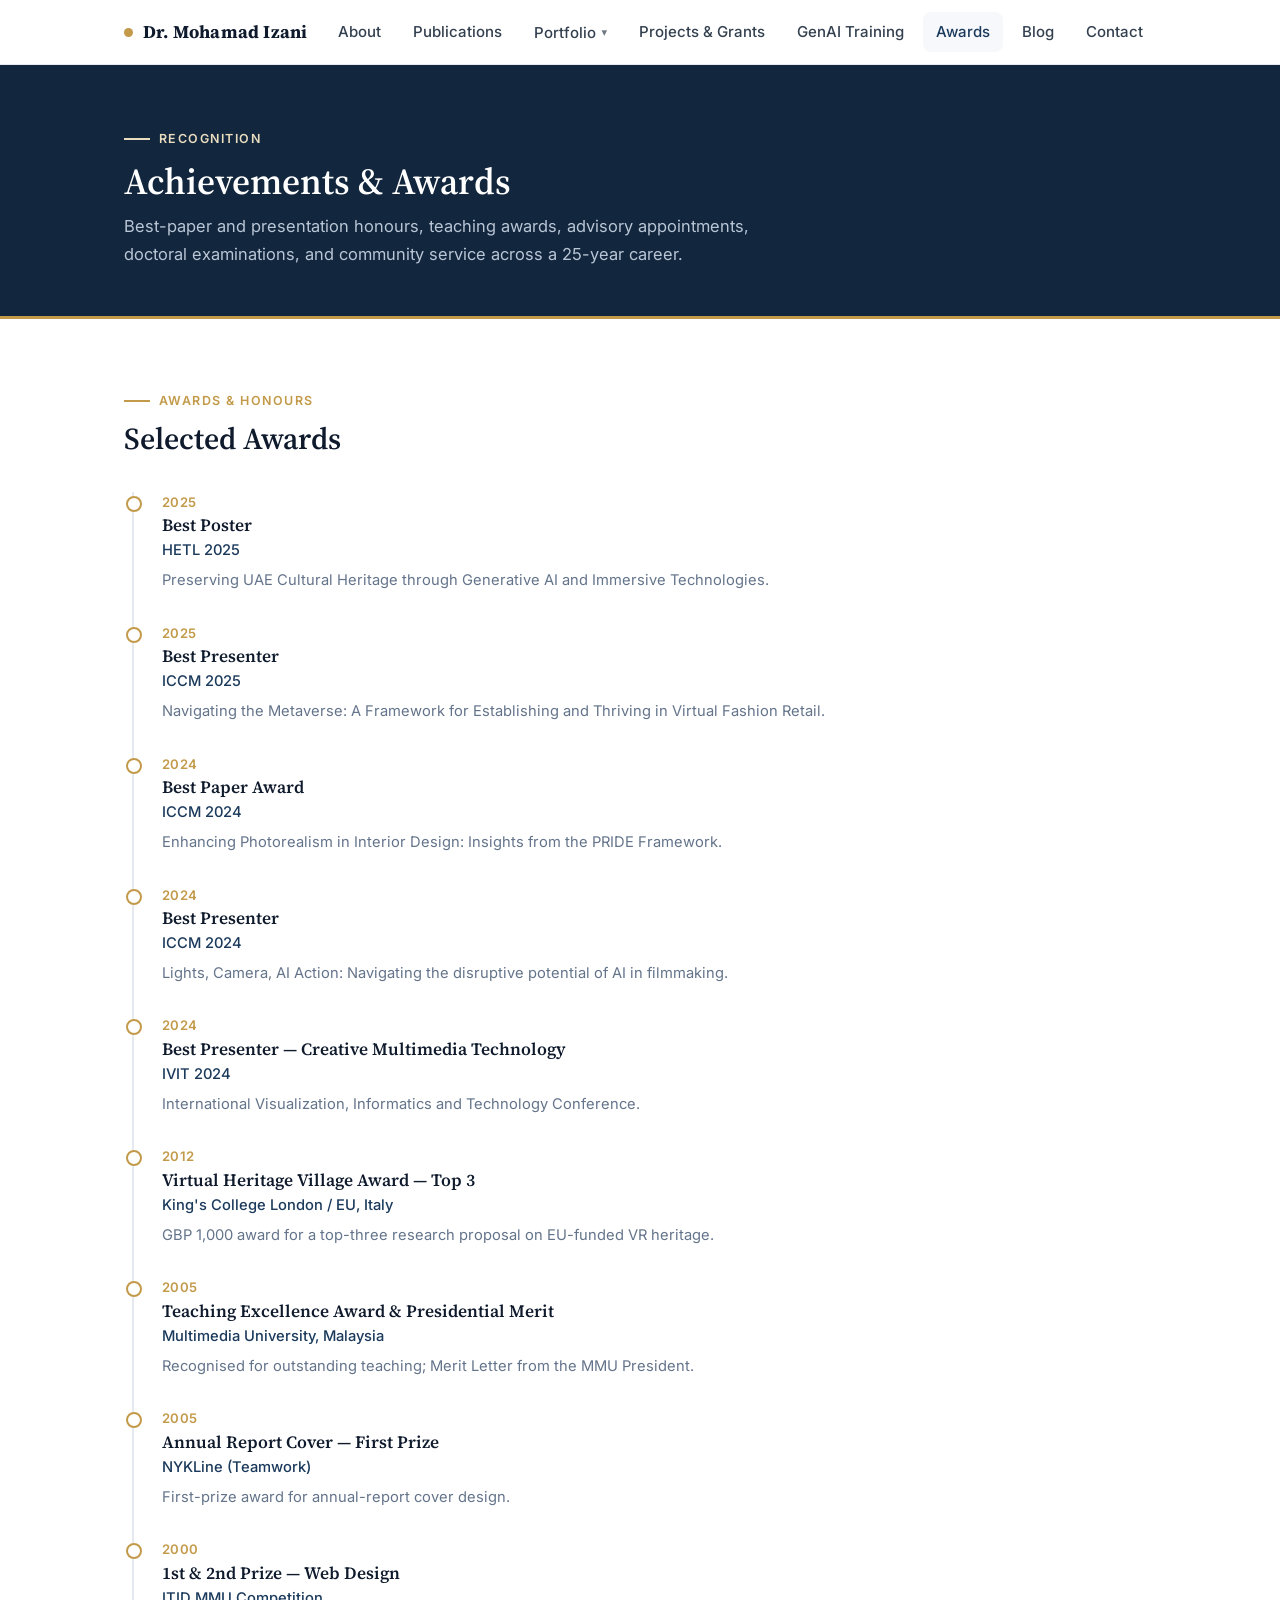
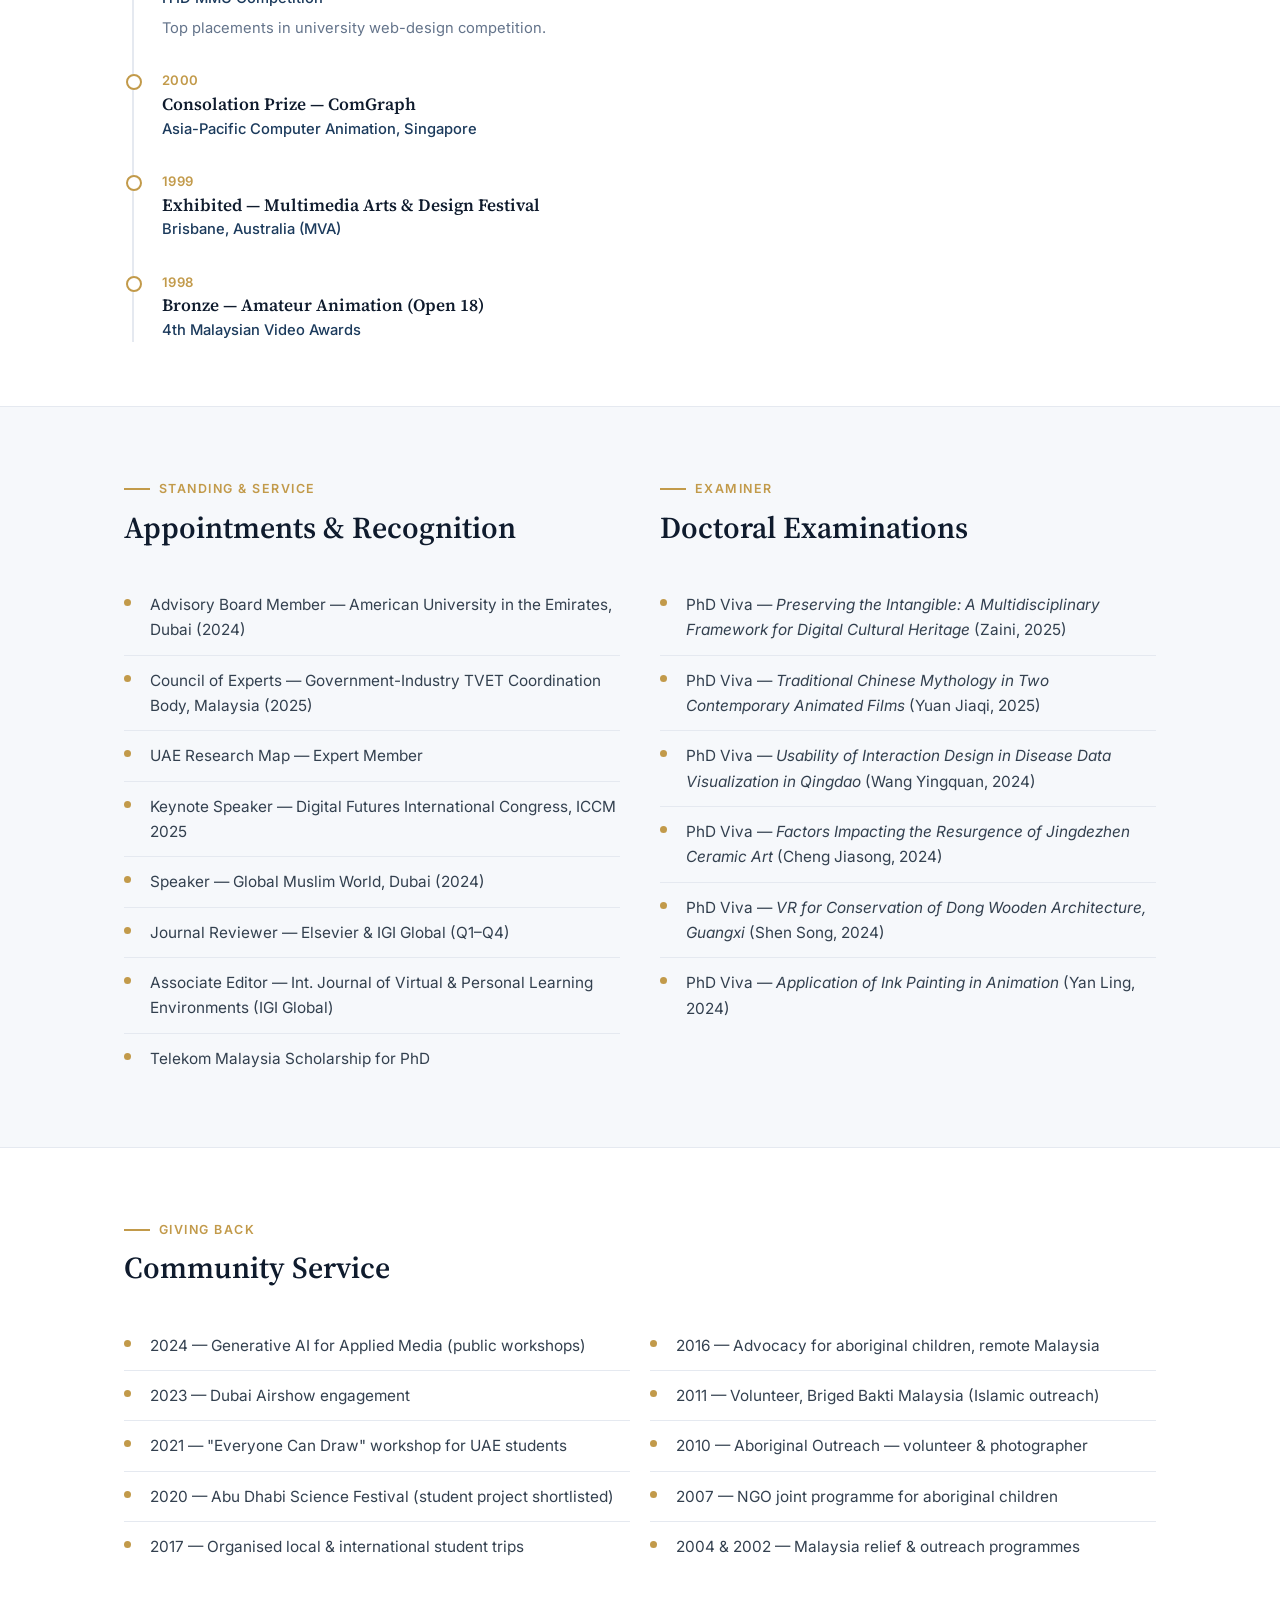
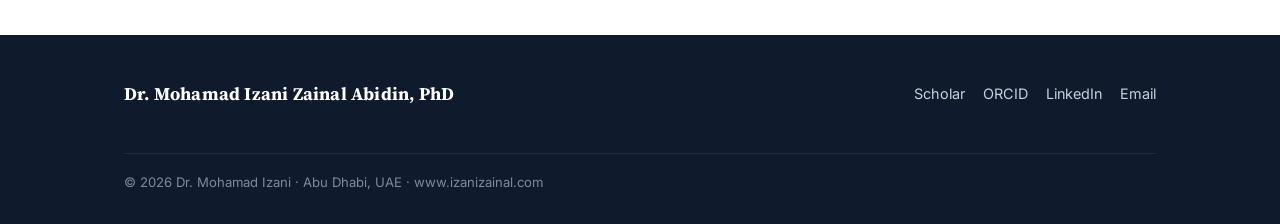
==== awards.html @ 82c97756 "Add files via upload" ====
<!DOCTYPE html>
<html lang="en">
<head>
<meta charset="UTF-8">
<meta name="viewport" content="width=device-width, initial-scale=1.0">
<title>Achievements &amp; Awards — Dr. Mohamad Izani</title>
<meta name="description" content="Awards, honours, appointments, doctoral examinations and community service of Dr. Mohamad Izani Zainal Abidin.">
<link rel="stylesheet" href="assets/style.css">
</head>
<body>

<div id="site-nav"></div>

<div class="page-head">
  <div class="wrap">
    <span class="sec-eyebrow">Recognition</span>
    <h1>Achievements &amp; Awards</h1>
    <p>Best-paper and presentation honours, teaching awards, advisory appointments, doctoral examinations, and community service across a 25-year career.</p>
  </div>
</div>

<!-- AWARDS TIMELINE -->
<section>
  <div class="wrap">
    <div class="sec-head reveal">
      <span class="sec-eyebrow">Awards &amp; Honours</span>
      <h2>Selected Awards</h2>
    </div>
    <div class="timeline reveal">
      <div class="tl-item"><div class="yr">2025</div><h3>Best Poster</h3><div class="org">HETL 2025</div><p>Preserving UAE Cultural Heritage through Generative AI and Immersive Technologies.</p></div>
      <div class="tl-item"><div class="yr">2025</div><h3>Best Presenter</h3><div class="org">ICCM 2025</div><p>Navigating the Metaverse: A Framework for Establishing and Thriving in Virtual Fashion Retail.</p></div>
      <div class="tl-item"><div class="yr">2024</div><h3>Best Paper Award</h3><div class="org">ICCM 2024</div><p>Enhancing Photorealism in Interior Design: Insights from the PRIDE Framework.</p></div>
      <div class="tl-item"><div class="yr">2024</div><h3>Best Presenter</h3><div class="org">ICCM 2024</div><p>Lights, Camera, AI Action: Navigating the disruptive potential of AI in filmmaking.</p></div>
      <div class="tl-item"><div class="yr">2024</div><h3>Best Presenter — Creative Multimedia Technology</h3><div class="org">IVIT 2024</div><p>International Visualization, Informatics and Technology Conference.</p></div>
      <div class="tl-item"><div class="yr">2012</div><h3>Virtual Heritage Village Award — Top 3</h3><div class="org">King's College London / EU, Italy</div><p>GBP 1,000 award for a top-three research proposal on EU-funded VR heritage.</p></div>
      <div class="tl-item"><div class="yr">2005</div><h3>Teaching Excellence Award &amp; Presidential Merit</h3><div class="org">Multimedia University, Malaysia</div><p>Recognised for outstanding teaching; Merit Letter from the MMU President.</p></div>
      <div class="tl-item"><div class="yr">2005</div><h3>Annual Report Cover — First Prize</h3><div class="org">NYKLine (Teamwork)</div><p>First-prize award for annual-report cover design.</p></div>
      <div class="tl-item"><div class="yr">2000</div><h3>1st &amp; 2nd Prize — Web Design</h3><div class="org">ITID MMU Competition</div><p>Top placements in university web-design competition.</p></div>
      <div class="tl-item"><div class="yr">2000</div><h3>Consolation Prize — ComGraph</h3><div class="org">Asia-Pacific Computer Animation, Singapore</div></div>
      <div class="tl-item"><div class="yr">1999</div><h3>Exhibited — Multimedia Arts &amp; Design Festival</h3><div class="org">Brisbane, Australia (MVA)</div></div>
      <div class="tl-item"><div class="yr">1998</div><h3>Bronze — Amateur Animation (Open 18)</h3><div class="org">4th Malaysian Video Awards</div></div>
    </div>
  </div>
</section>

<!-- APPOINTMENTS -->
<section class="alt">
  <div class="wrap">
    <div class="two-col">
      <div>
        <div class="sec-head reveal">
          <span class="sec-eyebrow">Standing &amp; Service</span>
          <h2>Appointments &amp; Recognition</h2>
        </div>
        <ul class="list reveal">
          <li>Advisory Board Member — American University in the Emirates, Dubai (2024)</li>
          <li>Council of Experts — Government-Industry TVET Coordination Body, Malaysia (2025)</li>
          <li>UAE Research Map — Expert Member</li>
          <li>Keynote Speaker — Digital Futures International Congress, ICCM 2025</li>
          <li>Speaker — Global Muslim World, Dubai (2024)</li>
          <li>Journal Reviewer — Elsevier &amp; IGI Global (Q1–Q4)</li>
          <li>Associate Editor — Int. Journal of Virtual &amp; Personal Learning Environments (IGI Global)</li>
          <li>Telekom Malaysia Scholarship for PhD</li>
        </ul>
      </div>
      <div>
        <div class="sec-head reveal">
          <span class="sec-eyebrow">Examiner</span>
          <h2>Doctoral Examinations</h2>
        </div>
        <ul class="list reveal">
          <li>PhD Viva — <em>Preserving the Intangible: A Multidisciplinary Framework for Digital Cultural Heritage</em> (Zaini, 2025)</li>
          <li>PhD Viva — <em>Traditional Chinese Mythology in Two Contemporary Animated Films</em> (Yuan Jiaqi, 2025)</li>
          <li>PhD Viva — <em>Usability of Interaction Design in Disease Data Visualization in Qingdao</em> (Wang Yingquan, 2024)</li>
          <li>PhD Viva — <em>Factors Impacting the Resurgence of Jingdezhen Ceramic Art</em> (Cheng Jiasong, 2024)</li>
          <li>PhD Viva — <em>VR for Conservation of Dong Wooden Architecture, Guangxi</em> (Shen Song, 2024)</li>
          <li>PhD Viva — <em>Application of Ink Painting in Animation</em> (Yan Ling, 2024)</li>
        </ul>
      </div>
    </div>
  </div>
</section>

<!-- COMMUNITY -->
<section>
  <div class="wrap">
    <div class="sec-head reveal">
      <span class="sec-eyebrow">Giving Back</span>
      <h2>Community Service</h2>
    </div>
    <div class="grid two reveal">
      <ul class="list">
        <li>2024 — Generative AI for Applied Media (public workshops)</li>
        <li>2023 — Dubai Airshow engagement</li>
        <li>2021 — "Everyone Can Draw" workshop for UAE students</li>
        <li>2020 — Abu Dhabi Science Festival (student project shortlisted)</li>
        <li>2017 — Organised local &amp; international student trips</li>
      </ul>
      <ul class="list">
        <li>2016 — Advocacy for aboriginal children, remote Malaysia</li>
        <li>2011 — Volunteer, Briged Bakti Malaysia (Islamic outreach)</li>
        <li>2010 — Aboriginal Outreach — volunteer &amp; photographer</li>
        <li>2007 — NGO joint programme for aboriginal children</li>
        <li>2004 &amp; 2002 — Malaysia relief &amp; outreach programmes</li>
      </ul>
    </div>
  </div>
</section>

<div id="site-footer"></div>
<script src="assets/main.js"></script>
</body>
</html>
---- assets/style.css ----
/* =========================================================
   Dr. Mohamad Izani — personal academic site
   Theme: modern academic (navy / slate, serif display)
   ========================================================= */
@import url('https://fonts.googleapis.com/css2?family=Source+Serif+4:opsz,wght@8..60,400;8..60,600;8..60,700&family=Inter:wght@400;500;600;700&display=swap');

:root{
  --ink:#0f1b2d;
  --navy:#1b3a5c;
  --navy-2:#254c76;
  --accent:#c29a4a;          /* muted gold hairline accent */
  --accent-soft:#e9dcbf;
  --text:#33404f;
  --muted:#64748b;
  --line:#e5e9f0;
  --bg:#ffffff;
  --bg-alt:#f6f8fb;
  --bg-navy:#12263d;
  --card:#ffffff;
  --shadow:0 1px 2px rgba(16,27,45,.06),0 8px 24px rgba(16,27,45,.06);
  --radius:14px;
  --maxw:1080px;
}

*{box-sizing:border-box;margin:0;padding:0}
html{scroll-behavior:smooth}
body{
  font-family:'Inter',system-ui,-apple-system,Segoe UI,Roboto,sans-serif;
  color:var(--text);
  background:var(--bg);
  line-height:1.65;
  font-size:16.5px;
  -webkit-font-smoothing:antialiased;
}
h1,h2,h3,h4{font-family:'Source Serif 4',Georgia,serif;color:var(--ink);line-height:1.2;font-weight:600}
a{color:var(--navy-2);text-decoration:none}
a:hover{color:var(--accent)}
img{max-width:100%;display:block}
.wrap{max-width:var(--maxw);margin:0 auto;padding:0 24px}

/* ---------- Navbar ---------- */
.nav{
  position:sticky;top:0;z-index:50;
  background:rgba(255,255,255,.9);
  backdrop-filter:saturate(180%) blur(10px);
  border-bottom:1px solid var(--line);
}
.nav-inner{max-width:var(--maxw);margin:0 auto;padding:0 24px;height:64px;display:flex;align-items:center;justify-content:space-between}
.brand{font-family:'Source Serif 4',serif;font-weight:700;font-size:1.12rem;color:var(--ink);letter-spacing:.2px;display:flex;align-items:center;gap:10px}
.brand .dot{width:9px;height:9px;border-radius:50%;background:var(--accent);display:inline-block}
.nav-links{display:flex;gap:6px;align-items:center}
.nav-links a{
  color:var(--text);font-size:.94rem;font-weight:500;
  padding:8px 14px;border-radius:8px;transition:.2s;
}
.nav-links a:hover{background:var(--bg-alt);color:var(--navy)}
.nav-links a.active{color:var(--navy);background:var(--bg-alt)}
.nav-toggle{display:none;background:none;border:none;cursor:pointer;padding:8px;font-size:1.4rem;color:var(--ink)}
.nav-links .nav-a{color:var(--text);font-size:.94rem;font-weight:500;padding:8px 13px;border-radius:8px;transition:.2s}
.nav-links .nav-a:hover{background:var(--bg-alt);color:var(--navy)}
.nav-links .nav-a.active{color:var(--navy);background:var(--bg-alt)}

/* dropdown */
.nav-item.has-drop{position:relative}
.drop-toggle{
  font-family:inherit;font-size:.94rem;font-weight:500;cursor:pointer;
  background:none;border:none;color:var(--text);
  padding:8px 13px;border-radius:8px;transition:.2s;display:inline-flex;align-items:center;gap:5px;
}
.drop-toggle:hover{background:var(--bg-alt);color:var(--navy)}
.drop-toggle.active{color:var(--navy);background:var(--bg-alt)}
.drop-toggle .caret{font-size:.7rem;opacity:.7}
.drop-menu{
  position:absolute;top:calc(100% + 6px);left:0;min-width:180px;
  background:#fff;border:1px solid var(--line);border-radius:10px;
  box-shadow:var(--shadow);padding:6px;display:none;z-index:60;
}
.nav-item.has-drop:hover .drop-menu,.nav-item.has-drop.open .drop-menu{display:block}
.drop-menu a{display:block;padding:9px 12px;border-radius:7px;color:var(--text);font-size:.92rem;font-weight:500}
.drop-menu a:hover{background:var(--bg-alt);color:var(--navy)}
.drop-menu a.active{color:var(--navy);background:var(--bg-alt)}

@media(max-width:1000px){
  .nav-toggle{display:block}
  .nav-links{
    position:absolute;top:64px;left:0;right:0;
    flex-direction:column;align-items:stretch;gap:2px;
    background:#fff;border-bottom:1px solid var(--line);
    padding:8px 16px 16px;box-shadow:var(--shadow);
    display:none;
  }
  .nav-links.open{display:flex}
  .nav-links .nav-a,.drop-toggle{padding:12px 10px;border-radius:8px;width:100%;justify-content:space-between}
  .nav-item.has-drop{width:100%}
  .drop-menu{position:static;box-shadow:none;border:none;border-radius:0;padding:0 0 4px 12px;display:none}
  .nav-item.has-drop.open .drop-menu{display:block}
  .nav-item.has-drop:hover .drop-menu{display:none}
  .nav-item.has-drop.open .drop-menu{display:block}
}

/* ---------- Hero ---------- */
.hero{background:linear-gradient(180deg,var(--bg-alt),#fff);border-bottom:1px solid var(--line)}
.hero-inner{max-width:var(--maxw);margin:0 auto;padding:64px 24px 56px;display:grid;grid-template-columns:220px 1fr;gap:48px;align-items:center}
.hero-photo{width:220px;height:220px;border-radius:50%;object-fit:cover;border:5px solid #fff;box-shadow:var(--shadow);background:var(--bg-alt)}
.hero h1{font-size:2.55rem;margin-bottom:6px;letter-spacing:-.5px}
.hero .role{font-size:1.06rem;color:var(--navy);font-weight:500;margin-bottom:14px}
.hero .role .bar{color:var(--accent);margin:0 8px}
.hero .lead{color:var(--muted);max-width:52ch;margin-bottom:22px}
.hero .accent-line{width:54px;height:3px;background:var(--accent);border-radius:2px;margin:0 0 18px}
.stat-row{display:flex;flex-wrap:wrap;gap:26px;margin-top:20px}
.stat{display:flex;flex-direction:column}
.stat .num{font-family:'Source Serif 4',serif;font-size:1.5rem;font-weight:700;color:var(--ink)}
.stat .lbl{font-size:.78rem;text-transform:uppercase;letter-spacing:.06em;color:var(--muted)}

.chips{display:flex;flex-wrap:wrap;gap:8px;margin-top:22px}
.chip{
  display:inline-flex;align-items:center;gap:7px;
  font-size:.85rem;font-weight:500;color:var(--navy);
  background:#fff;border:1px solid var(--line);
  padding:7px 13px;border-radius:999px;transition:.2s;
}
.chip:hover{border-color:var(--accent);color:var(--accent);transform:translateY(-1px)}

@media(max-width:720px){
  .hero-inner{grid-template-columns:1fr;text-align:center;gap:26px;padding:44px 24px}
  .hero-photo{margin:0 auto;width:170px;height:170px}
  .hero .accent-line{margin-left:auto;margin-right:auto}
  .hero .lead{margin-left:auto;margin-right:auto}
  .stat-row,.chips{justify-content:center}
  .hero h1{font-size:2.1rem}
}

/* ---------- Sections ---------- */
section{padding:64px 0}
section.alt{background:var(--bg-alt);border-top:1px solid var(--line);border-bottom:1px solid var(--line)}
.sec-head{margin-bottom:34px}
.sec-eyebrow{display:inline-flex;align-items:center;gap:9px;font-size:.78rem;font-weight:600;letter-spacing:.12em;text-transform:uppercase;color:var(--accent);margin-bottom:10px}
.sec-eyebrow::before{content:"";width:26px;height:2px;background:var(--accent);display:inline-block}
.sec-head h2{font-size:1.9rem}
.sec-head p{color:var(--muted);margin-top:8px;max-width:64ch}

.page-head{background:var(--bg-navy);color:#eef3f9;padding:56px 0 48px;border-bottom:3px solid var(--accent)}
.page-head .sec-eyebrow{color:var(--accent-soft)}
.page-head .sec-eyebrow::before{background:var(--accent-soft)}
.page-head h1{color:#fff;font-size:2.3rem}
.page-head p{color:#b9c6d6;margin-top:10px;max-width:66ch}

/* ---------- Cards / grids ---------- */
.grid{display:grid;gap:20px}
.grid.two{grid-template-columns:repeat(2,1fr)}
.grid.three{grid-template-columns:repeat(3,1fr)}
@media(max-width:860px){.grid.two,.grid.three{grid-template-columns:1fr}}

.card{
  background:var(--card);border:1px solid var(--line);border-radius:var(--radius);
  padding:24px;box-shadow:var(--shadow);transition:.22s;
}
.card:hover{transform:translateY(-3px);border-color:#d5deea;box-shadow:0 10px 30px rgba(16,27,45,.10)}
.card h3{font-size:1.14rem;margin-bottom:6px}
.card .meta{font-size:.82rem;color:var(--muted);margin-bottom:12px}
.card p{color:var(--text);font-size:.95rem}

/* ---------- Timeline (experience / education) ---------- */
.timeline{position:relative;margin-left:8px;padding-left:28px;border-left:2px solid var(--line)}
.tl-item{position:relative;padding:0 0 30px}
.tl-item:last-child{padding-bottom:0}
.tl-item::before{content:"";position:absolute;left:-36px;top:4px;width:12px;height:12px;border-radius:50%;background:#fff;border:2.5px solid var(--accent)}
.tl-item .yr{font-size:.82rem;font-weight:600;color:var(--accent);letter-spacing:.03em}
.tl-item h3{font-size:1.08rem;margin:2px 0 2px}
.tl-item .org{font-size:.92rem;color:var(--navy);font-weight:500}
.tl-item p{font-size:.92rem;color:var(--muted);margin-top:6px}

/* ---------- Skills ---------- */
.skill-block{margin-bottom:18px}
.skill-block h4{font-size:.82rem;text-transform:uppercase;letter-spacing:.08em;color:var(--muted);margin-bottom:10px}
.tags{display:flex;flex-wrap:wrap;gap:8px}
.tag{font-size:.85rem;background:var(--bg-alt);border:1px solid var(--line);color:var(--text);padding:6px 12px;border-radius:8px}

/* ---------- Lists (awards, editorial) ---------- */
.list{list-style:none}
.list li{position:relative;padding:12px 0 12px 26px;border-bottom:1px solid var(--line);font-size:.96rem}
.list li:last-child{border-bottom:none}
.list li::before{content:"";position:absolute;left:0;top:19px;width:7px;height:7px;border-radius:50%;background:var(--accent)}
.q-tag{display:inline-block;font-size:.7rem;font-weight:700;letter-spacing:.04em;color:#fff;background:var(--navy);padding:2px 8px;border-radius:6px;margin-left:8px;vertical-align:middle}
.q-tag.q1{background:#1a7a4c}
.q-tag.q2{background:#2563a8}
.q-tag.q3{background:#8a6d1f}
.q-tag.q4{background:#7a7f88}

/* ---------- Publications ---------- */
.pub-filter{display:flex;flex-wrap:wrap;gap:8px;margin-bottom:26px}
.pub-filter button{
  font-family:inherit;font-size:.86rem;font-weight:500;cursor:pointer;
  background:#fff;border:1px solid var(--line);color:var(--text);
  padding:8px 16px;border-radius:999px;transition:.2s;
}
.pub-filter button:hover{border-color:var(--accent);color:var(--accent)}
.pub-filter button.active{background:var(--navy);border-color:var(--navy);color:#fff}
.pub-year{font-family:'Source Serif 4',serif;font-size:1.35rem;color:var(--ink);font-weight:700;margin:30px 0 12px;padding-bottom:6px;border-bottom:2px solid var(--line)}
.pub-year:first-of-type{margin-top:0}
.pub{padding:15px 0;border-bottom:1px solid var(--line);display:flex;gap:14px}
.pub:last-child{border-bottom:none}
.pub .marker{flex:0 0 auto;width:6px;border-radius:3px;background:var(--accent-soft)}
.pub .body{flex:1}
.pub .authors{color:var(--text);font-size:.95rem}
.pub .title{color:var(--ink);font-weight:600;font-size:.98rem}
.pub .venue{color:var(--muted);font-size:.9rem;font-style:italic}
.pub .badges{margin-top:5px;display:flex;flex-wrap:wrap;gap:6px}
.badge{font-size:.7rem;font-weight:600;letter-spacing:.03em;padding:2px 8px;border-radius:6px;border:1px solid var(--line);color:var(--muted);background:var(--bg-alt)}
.badge.type{color:var(--navy);border-color:#cfe}
.hidden{display:none!important}

/* ---------- Gallery ---------- */
.gallery{display:grid;grid-template-columns:repeat(3,1fr);gap:16px}
@media(max-width:860px){.gallery{grid-template-columns:repeat(2,1fr)}}
@media(max-width:520px){.gallery{grid-template-columns:1fr}}
.gitem{
  position:relative;border-radius:var(--radius);overflow:hidden;
  aspect-ratio:4/3;background:var(--bg-alt);border:1px solid var(--line);
  cursor:pointer;box-shadow:var(--shadow);
}
.gitem img{width:100%;height:100%;object-fit:cover;transition:.4s}
.gitem:hover img{transform:scale(1.06)}
.gitem .ph{position:absolute;inset:0;display:flex;flex-direction:column;align-items:center;justify-content:center;gap:8px;color:var(--muted);background:linear-gradient(135deg,#eef2f8,#e3e9f2)}
.gitem .ph svg{width:34px;height:34px;opacity:.5}
.gitem .cap{
  position:absolute;left:0;right:0;bottom:0;
  padding:26px 14px 12px;color:#fff;font-size:.86rem;font-weight:500;
  background:linear-gradient(180deg,transparent,rgba(15,27,45,.82));
}
.gitem .cap .loc{display:block;font-size:.74rem;opacity:.85;font-weight:400}

/* lightbox */
.lb{position:fixed;inset:0;background:rgba(9,16,28,.9);display:none;align-items:center;justify-content:center;z-index:100;padding:24px}
.lb.open{display:flex}
.lb img{max-width:90vw;max-height:82vh;border-radius:10px;box-shadow:0 20px 60px rgba(0,0,0,.5)}
.lb .cap{position:absolute;bottom:26px;color:#dfe7f0;font-size:.95rem;text-align:center;width:100%}
.lb .close{position:absolute;top:20px;right:26px;color:#fff;font-size:2rem;cursor:pointer;line-height:1;background:none;border:none}

/* ---------- Contact ---------- */
.contact-grid{display:grid;grid-template-columns:1fr 1fr;gap:40px}
@media(max-width:820px){.contact-grid{grid-template-columns:1fr}}
.info-row{display:flex;gap:14px;align-items:flex-start;padding:14px 0;border-bottom:1px solid var(--line)}
.info-row:last-child{border-bottom:none}
.info-row .ico{flex:0 0 42px;height:42px;width:42px;border-radius:10px;background:var(--bg-alt);display:flex;align-items:center;justify-content:center;color:var(--navy)}
.info-row .ico svg{width:20px;height:20px}
.info-row .k{font-size:.76rem;text-transform:uppercase;letter-spacing:.07em;color:var(--muted)}
.info-row .v{font-size:1rem;color:var(--ink);font-weight:500;word-break:break-word}
.form label{display:block;font-size:.82rem;font-weight:600;color:var(--ink);margin:14px 0 6px}
.form input,.form textarea{
  width:100%;font-family:inherit;font-size:.95rem;color:var(--ink);
  padding:11px 13px;border:1px solid var(--line);border-radius:10px;background:#fff;transition:.2s;
}
.form input:focus,.form textarea:focus{outline:none;border-color:var(--navy);box-shadow:0 0 0 3px rgba(27,58,92,.1)}
.form textarea{min-height:130px;resize:vertical}
.btn{
  display:inline-flex;align-items:center;gap:9px;cursor:pointer;
  font-family:inherit;font-size:.95rem;font-weight:600;
  background:var(--navy);color:#fff;border:none;
  padding:12px 24px;border-radius:10px;margin-top:18px;transition:.2s;
}
.btn:hover{background:var(--ink);color:#fff;transform:translateY(-1px)}
.btn.ghost{background:#fff;color:var(--navy);border:1px solid var(--line)}
.btn.ghost:hover{border-color:var(--accent);color:var(--accent);background:#fff}

/* ---------- CTA banner ---------- */
.cta{background:var(--bg-navy);color:#fff;text-align:center;padding:56px 24px;border-radius:0}
.cta h2{color:#fff;font-size:1.7rem}
.cta p{color:#b9c6d6;margin:10px auto 22px;max-width:52ch}

/* ---------- Footer ---------- */
footer{background:var(--ink);color:#aeb9c6;padding:44px 0 30px;font-size:.9rem}
.foot-inner{max-width:var(--maxw);margin:0 auto;padding:0 24px;display:flex;flex-wrap:wrap;justify-content:space-between;gap:20px;align-items:center}
.foot-links{display:flex;flex-wrap:wrap;gap:18px}
.foot-links a{color:#c7d1dd}
.foot-links a:hover{color:var(--accent)}
footer .copy{width:100%;border-top:1px solid rgba(255,255,255,.08);margin-top:24px;padding-top:18px;color:#7d8a99;font-size:.82rem}

/* utilities */
.center{text-align:center}
.mt0{margin-top:0}
.two-col{display:grid;grid-template-columns:1fr 1fr;gap:40px}
@media(max-width:820px){.two-col{grid-template-columns:1fr}}
.reveal{opacity:0;transform:translateY(14px);transition:opacity .6s ease,transform .6s ease}
.reveal.in{opacity:1;transform:none}

/* ---------- Group heading (portfolio sections) ---------- */
.group-head{display:flex;align-items:baseline;gap:12px;margin:44px 0 18px}
.group-head:first-of-type{margin-top:0}
.group-head h3{font-size:1.35rem;color:var(--ink)}
.group-head .count{font-size:.82rem;color:var(--muted)}
.group-head::after{content:"";flex:1;height:1px;background:var(--line)}

/* ---------- Blog ---------- */
.blog-grid{display:grid;grid-template-columns:repeat(2,1fr);gap:24px}
@media(max-width:820px){.blog-grid{grid-template-columns:1fr}}
.post-card{
  display:flex;flex-direction:column;background:#fff;border:1px solid var(--line);
  border-radius:var(--radius);overflow:hidden;box-shadow:var(--shadow);transition:.22s;
}
.post-card:hover{transform:translateY(-3px);box-shadow:0 12px 34px rgba(16,27,45,.12);border-color:#d5deea}
.post-thumb{height:150px;display:flex;align-items:center;justify-content:center;color:#fff;font-family:'Source Serif 4',serif;font-size:1.05rem;font-weight:600;text-align:center;padding:16px}
.post-body{padding:20px 22px 24px;display:flex;flex-direction:column;flex:1}
.post-body .cat{font-size:.72rem;font-weight:700;letter-spacing:.08em;text-transform:uppercase;color:var(--accent);margin-bottom:8px}
.post-body h3{font-size:1.18rem;line-height:1.3;margin-bottom:8px}
.post-body h3 a{color:var(--ink)}
.post-body h3 a:hover{color:var(--navy)}
.post-body p{font-size:.94rem;color:var(--muted);flex:1}
.post-body .foot{display:flex;justify-content:space-between;align-items:center;margin-top:16px;font-size:.82rem;color:var(--muted)}
.post-body .read{color:var(--navy);font-weight:600}

/* ---------- Article (single post) ---------- */
.article{max-width:760px;margin:0 auto;padding:56px 24px 20px}
.article .kicker{font-size:.74rem;font-weight:700;letter-spacing:.09em;text-transform:uppercase;color:var(--accent);margin-bottom:12px}
.article h1{font-size:2.2rem;line-height:1.18;margin-bottom:14px;letter-spacing:-.4px}
.article .byline{display:flex;flex-wrap:wrap;gap:10px;align-items:center;color:var(--muted);font-size:.9rem;padding-bottom:22px;margin-bottom:28px;border-bottom:1px solid var(--line)}
.article .byline .sep{opacity:.5}
.article p{margin:0 0 20px;font-size:1.05rem;line-height:1.75;color:#2c3745}
.article h2{font-size:1.45rem;margin:34px 0 12px}
.article h3{font-size:1.15rem;margin:26px 0 10px}
.article ul,.article ol{margin:0 0 20px 22px}
.article li{margin-bottom:8px;font-size:1.05rem;line-height:1.7}
.article blockquote{margin:26px 0;padding:6px 22px;border-left:3px solid var(--accent);color:var(--ink);font-family:'Source Serif 4',serif;font-size:1.15rem;font-style:italic}
.article .lede{font-size:1.2rem;line-height:1.6;color:var(--ink)}
.post-nav{max-width:760px;margin:10px auto 0;padding:24px;display:flex;justify-content:space-between;gap:14px;border-top:1px solid var(--line)}

/* ---------- Testimonials ---------- */
.quote-card{background:#fff;border:1px solid var(--line);border-radius:var(--radius);padding:26px 24px;box-shadow:var(--shadow);position:relative}
.quote-card::before{content:"\201C";position:absolute;top:6px;left:18px;font-family:'Source Serif 4',serif;font-size:3.4rem;color:var(--accent-soft);line-height:1}
.quote-card p{position:relative;font-size:1rem;color:#2c3745;line-height:1.65;margin-bottom:16px;padding-top:14px}
.quote-card .who{display:flex;align-items:center;gap:12px}
.quote-card .avatar{width:42px;height:42px;border-radius:50%;background:var(--navy);color:#fff;display:flex;align-items:center;justify-content:center;font-family:'Source Serif 4',serif;font-weight:700;font-size:1rem;flex:0 0 auto}
.quote-card .who .n{font-weight:600;color:var(--ink);font-size:.94rem}
.quote-card .who .r{font-size:.82rem;color:var(--muted)}

/* ---------- Feature list (training offerings) ---------- */
.feature{display:flex;gap:14px;align-items:flex-start}
.feature .fi{flex:0 0 44px;height:44px;width:44px;border-radius:11px;background:var(--bg-alt);color:var(--navy);display:flex;align-items:center;justify-content:center;font-size:1.2rem}
.feature h3{font-size:1.06rem;margin-bottom:4px}
.feature p{font-size:.92rem;color:var(--muted)}

/* ---------- Note / callout ---------- */
.note{background:var(--bg-alt);border:1px dashed #cdd7e4;border-radius:var(--radius);padding:18px 20px;font-size:.92rem;color:var(--muted)}
.note code{background:#fff;border:1px solid var(--line);border-radius:5px;padding:1px 6px;font-size:.85em;color:var(--navy)}
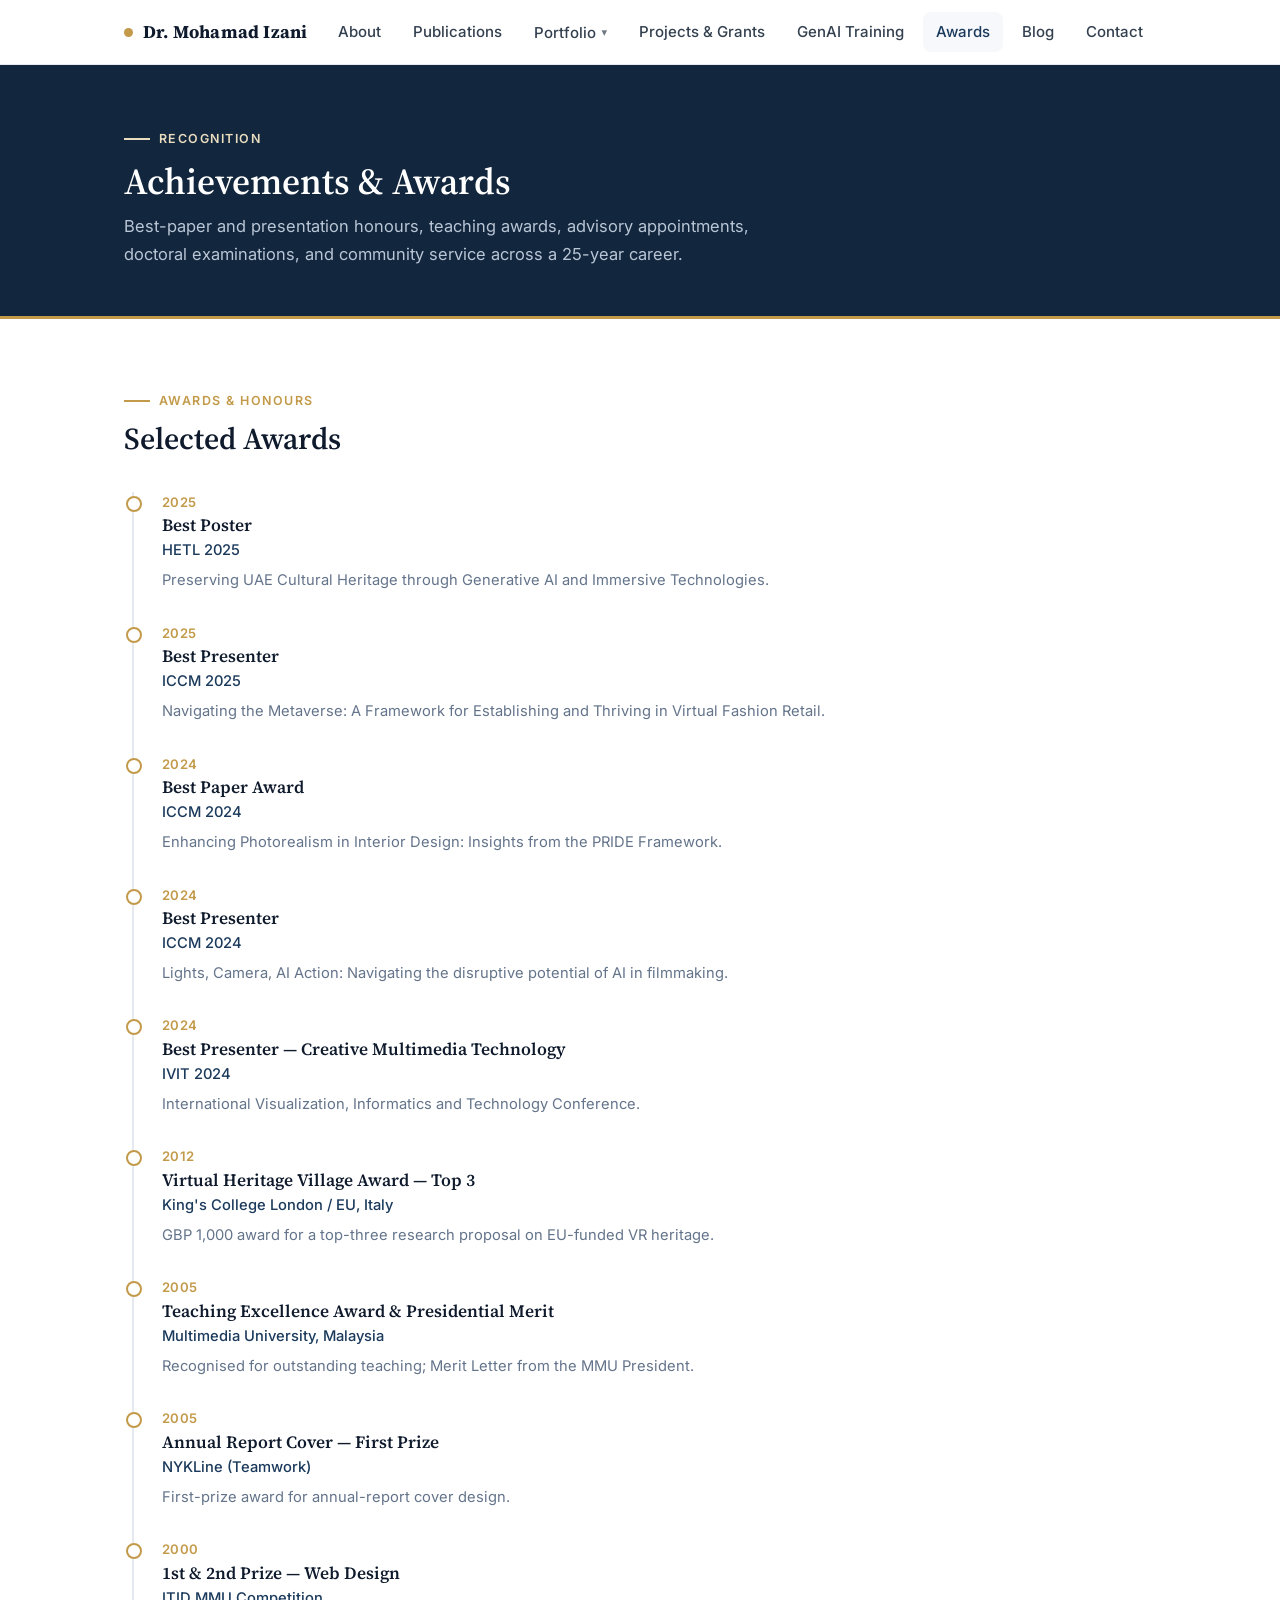
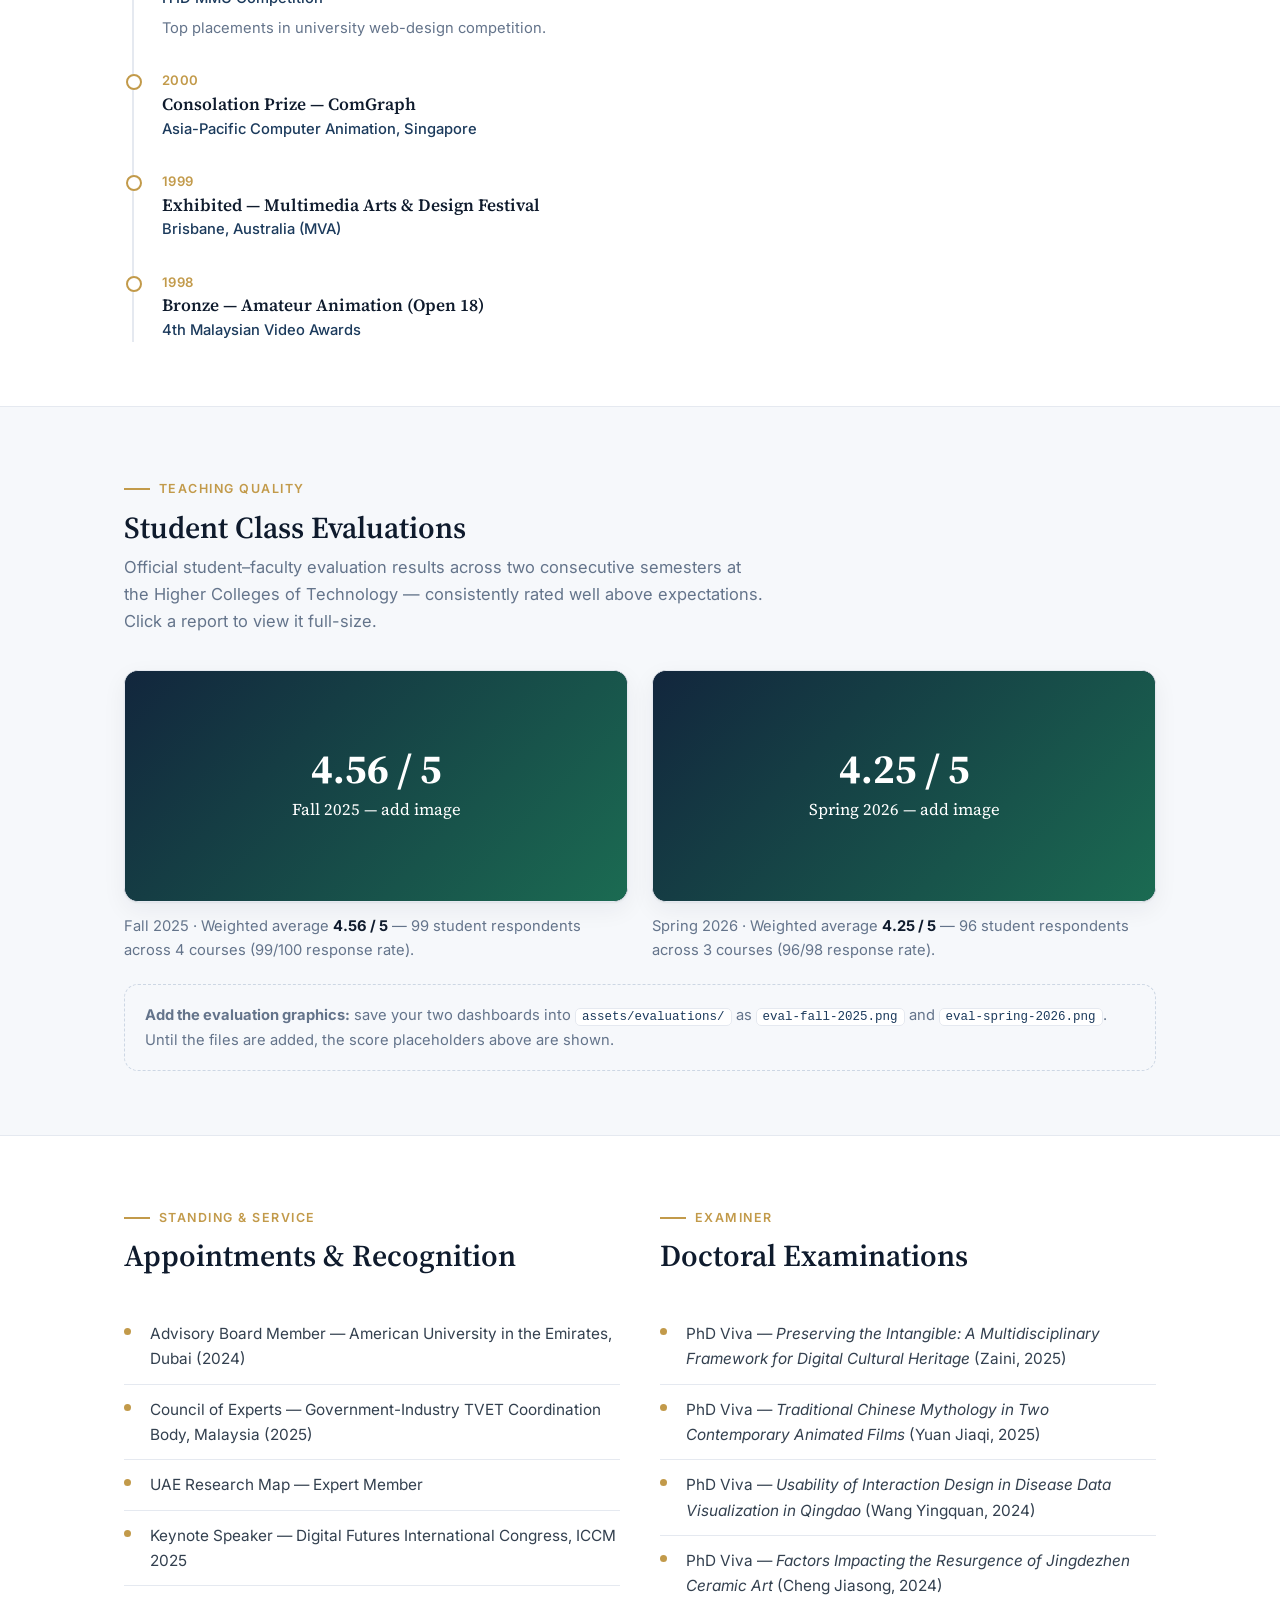
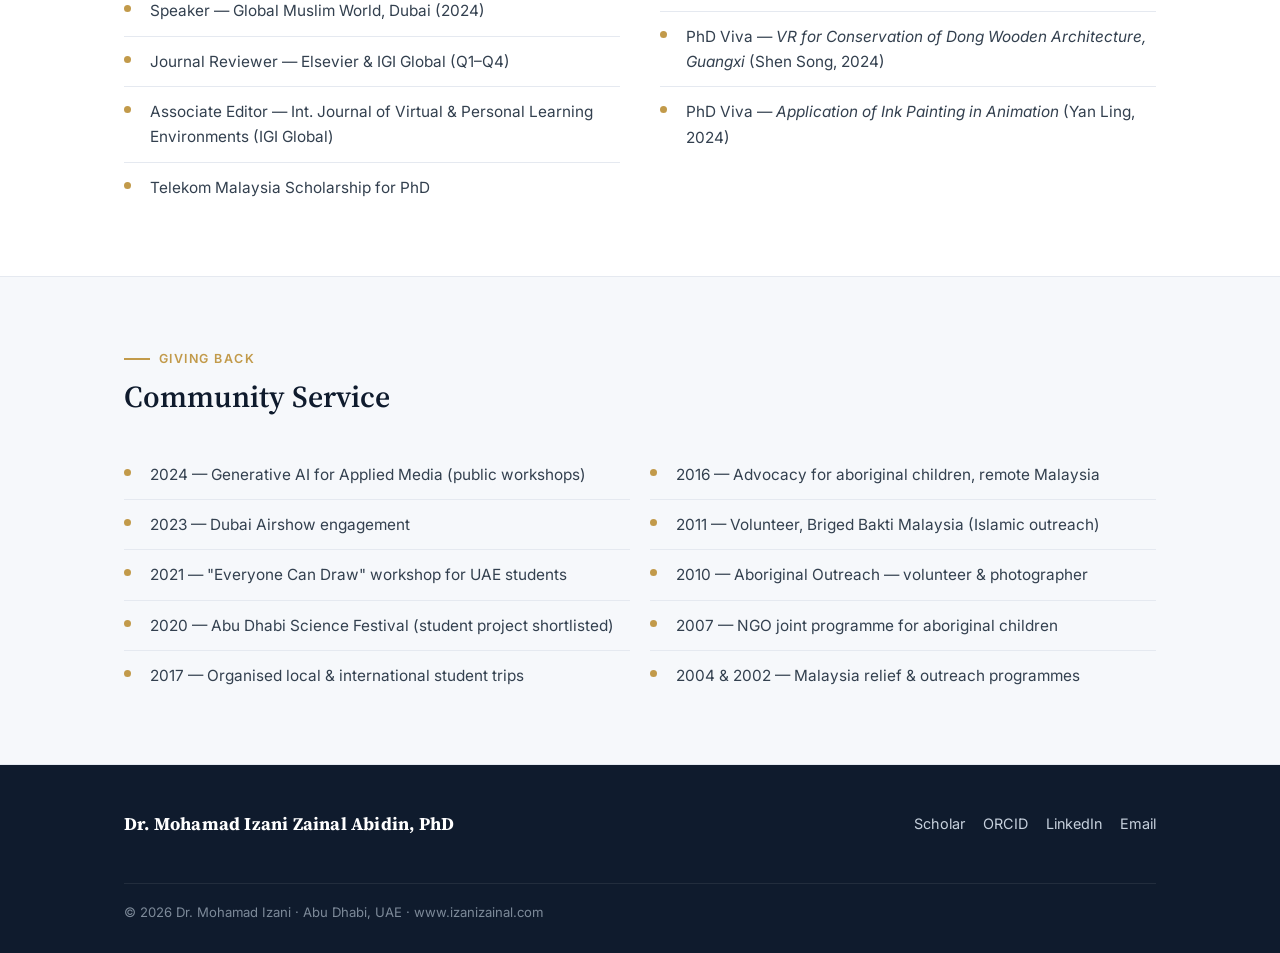
==== commit 769fdee8: "Add files via upload" ====
--- a/awards.html
+++ b/awards.html
@@ -6,6 +6,18 @@
 <title>Achievements &amp; Awards — Dr. Mohamad Izani</title>
 <meta name="description" content="Awards, honours, appointments, doctoral examinations and community service of Dr. Mohamad Izani Zainal Abidin.">
 <link rel="stylesheet" href="assets/style.css">
+<style>
+  .eval-grid{display:grid;grid-template-columns:1fr 1fr;gap:24px}
+  @media(max-width:820px){.eval-grid{grid-template-columns:1fr}}
+  .eval-fig{margin:0}
+  .eval-card{display:block;border:1px solid var(--line);border-radius:14px;overflow:hidden;box-shadow:var(--shadow);background:#0e2036;transition:.22s}
+  .eval-card:hover{transform:translateY(-3px);box-shadow:0 12px 34px rgba(16,27,45,.14)}
+  .eval-card img{display:block;width:100%;height:auto}
+  .eval-ph{min-height:230px;display:none;flex-direction:column;align-items:center;justify-content:center;gap:6px;color:#fff;background:linear-gradient(135deg,#12263d,#1b6b52);font-family:'Source Serif 4',Georgia,serif;text-align:center;padding:20px}
+  .eval-ph .big{font-size:2.6rem;font-weight:700;line-height:1}
+  .eval-cap{margin-top:12px;font-size:.92rem;color:var(--muted)}
+  .eval-cap strong{color:var(--ink)}
+</style>
 </head>
 <body>
 
@@ -43,8 +55,41 @@
   </div>
 </section>
 
+<!-- STUDENT EVALUATIONS -->
+<section class="alt" id="evaluations">
+  <div class="wrap">
+    <div class="sec-head reveal">
+      <span class="sec-eyebrow">Teaching Quality</span>
+      <h2>Student Class Evaluations</h2>
+      <p>Official student–faculty evaluation results across two consecutive semesters at the Higher Colleges of Technology — consistently rated well above expectations. Click a report to view it full-size.</p>
+    </div>
+
+    <div class="eval-grid reveal">
+      <div class="eval-fig">
+        <a class="eval-card" href="assets/evaluations/eval-fall-2025.png" target="_blank" rel="noopener">
+          <img src="assets/evaluations/eval-fall-2025.png" alt="Fall 2025 Student Faculty Evaluation Results — weighted average 4.56 out of 5" onerror="this.style.display='none';this.nextElementSibling.style.display='flex';">
+          <div class="eval-ph"><span class="big">4.56 / 5</span><span>Fall 2025 — add image</span></div>
+        </a>
+        <div class="eval-cap">Fall 2025 · Weighted average <strong>4.56 / 5</strong> — 99 student respondents across 4 courses (99/100 response rate).</div>
+      </div>
+
+      <div class="eval-fig">
+        <a class="eval-card" href="assets/evaluations/eval-spring-2026.png" target="_blank" rel="noopener">
+          <img src="assets/evaluations/eval-spring-2026.png" alt="Spring 2026 Student Faculty Evaluation Results — weighted average 4.25 out of 5" onerror="this.style.display='none';this.nextElementSibling.style.display='flex';">
+          <div class="eval-ph"><span class="big">4.25 / 5</span><span>Spring 2026 — add image</span></div>
+        </a>
+        <div class="eval-cap">Spring 2026 · Weighted average <strong>4.25 / 5</strong> — 96 student respondents across 3 courses (96/98 response rate).</div>
+      </div>
+    </div>
+
+    <div class="note reveal" style="margin-top:22px">
+      <strong>Add the evaluation graphics:</strong> save your two dashboards into <code>assets/evaluations/</code> as <code>eval-fall-2025.png</code> and <code>eval-spring-2026.png</code>. Until the files are added, the score placeholders above are shown.
+    </div>
+  </div>
+</section>
+
 <!-- APPOINTMENTS -->
-<section class="alt">
+<section>
   <div class="wrap">
     <div class="two-col">
       <div>
@@ -82,7 +127,7 @@
 </section>
 
 <!-- COMMUNITY -->
-<section>
+<section class="alt">
   <div class="wrap">
     <div class="sec-head reveal">
       <span class="sec-eyebrow">Giving Back</span>
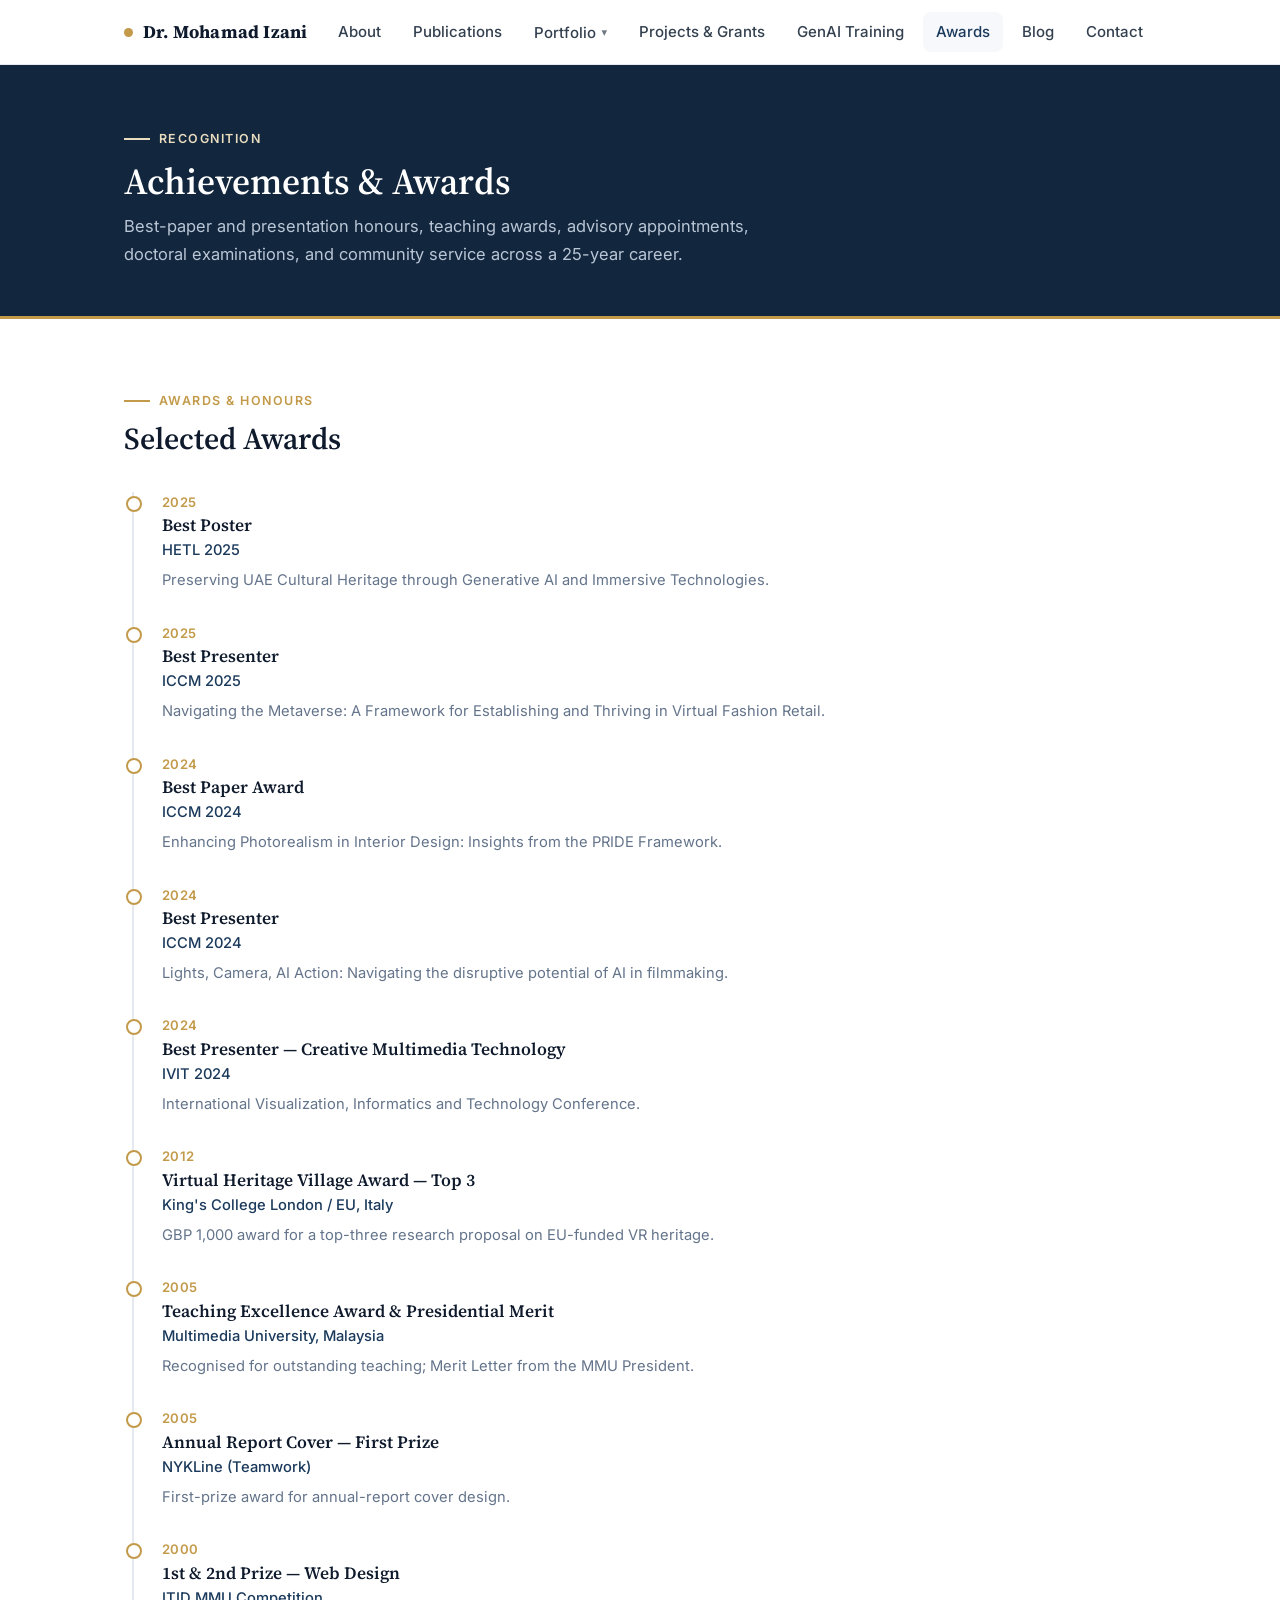
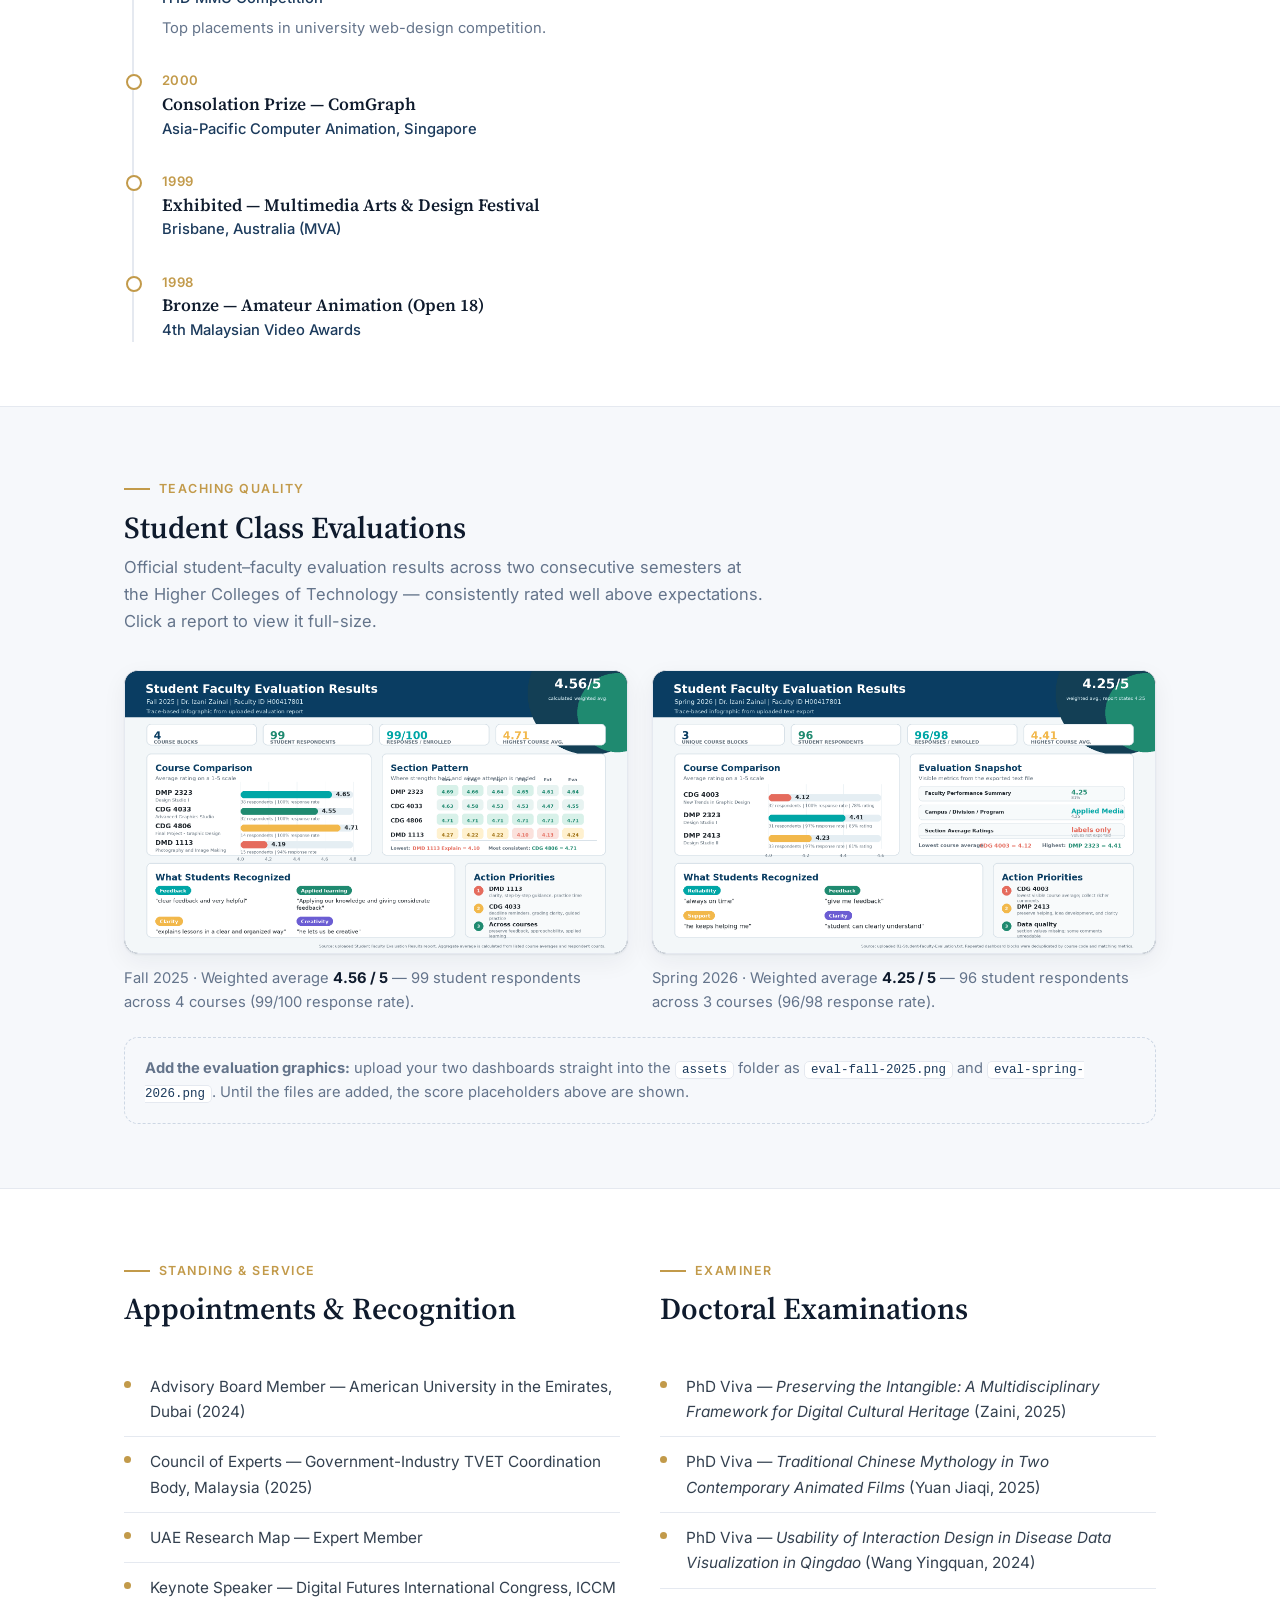
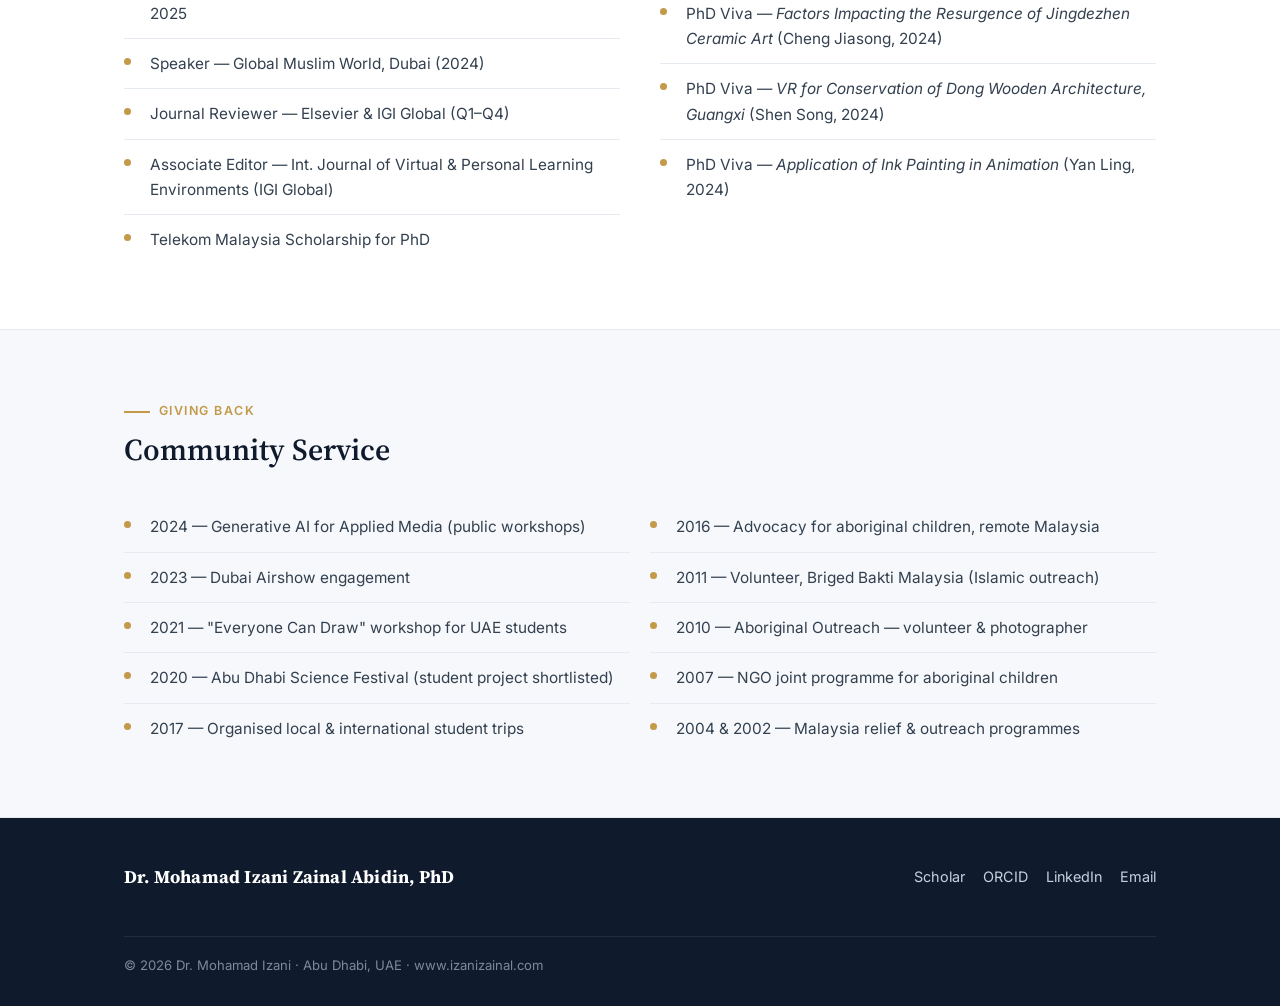
==== commit 48a8d14f: "Add files via upload" ====
--- a/awards.html
+++ b/awards.html
@@ -66,16 +66,16 @@
 
     <div class="eval-grid reveal">
       <div class="eval-fig">
-        <a class="eval-card" href="assets/evaluations/eval-fall-2025.png" target="_blank" rel="noopener">
-          <img src="assets/evaluations/eval-fall-2025.png" alt="Fall 2025 Student Faculty Evaluation Results — weighted average 4.56 out of 5" onerror="this.style.display='none';this.nextElementSibling.style.display='flex';">
+        <a class="eval-card" href="assets/eval-fall-2025.png" target="_blank" rel="noopener">
+          <img src="assets/eval-fall-2025.png" alt="Fall 2025 Student Faculty Evaluation Results — weighted average 4.56 out of 5" onerror="this.style.display='none';this.nextElementSibling.style.display='flex';">
           <div class="eval-ph"><span class="big">4.56 / 5</span><span>Fall 2025 — add image</span></div>
         </a>
         <div class="eval-cap">Fall 2025 · Weighted average <strong>4.56 / 5</strong> — 99 student respondents across 4 courses (99/100 response rate).</div>
       </div>
 
       <div class="eval-fig">
-        <a class="eval-card" href="assets/evaluations/eval-spring-2026.png" target="_blank" rel="noopener">
-          <img src="assets/evaluations/eval-spring-2026.png" alt="Spring 2026 Student Faculty Evaluation Results — weighted average 4.25 out of 5" onerror="this.style.display='none';this.nextElementSibling.style.display='flex';">
+        <a class="eval-card" href="assets/eval-spring-2026.png" target="_blank" rel="noopener">
+          <img src="assets/eval-spring-2026.png" alt="Spring 2026 Student Faculty Evaluation Results — weighted average 4.25 out of 5" onerror="this.style.display='none';this.nextElementSibling.style.display='flex';">
           <div class="eval-ph"><span class="big">4.25 / 5</span><span>Spring 2026 — add image</span></div>
         </a>
         <div class="eval-cap">Spring 2026 · Weighted average <strong>4.25 / 5</strong> — 96 student respondents across 3 courses (96/98 response rate).</div>
@@ -83,7 +83,7 @@
     </div>
 
     <div class="note reveal" style="margin-top:22px">
-      <strong>Add the evaluation graphics:</strong> save your two dashboards into <code>assets/evaluations/</code> as <code>eval-fall-2025.png</code> and <code>eval-spring-2026.png</code>. Until the files are added, the score placeholders above are shown.
+      <strong>Add the evaluation graphics:</strong> upload your two dashboards straight into the <code>assets</code> folder as <code>eval-fall-2025.png</code> and <code>eval-spring-2026.png</code>. Until the files are added, the score placeholders above are shown.
     </div>
   </div>
 </section>
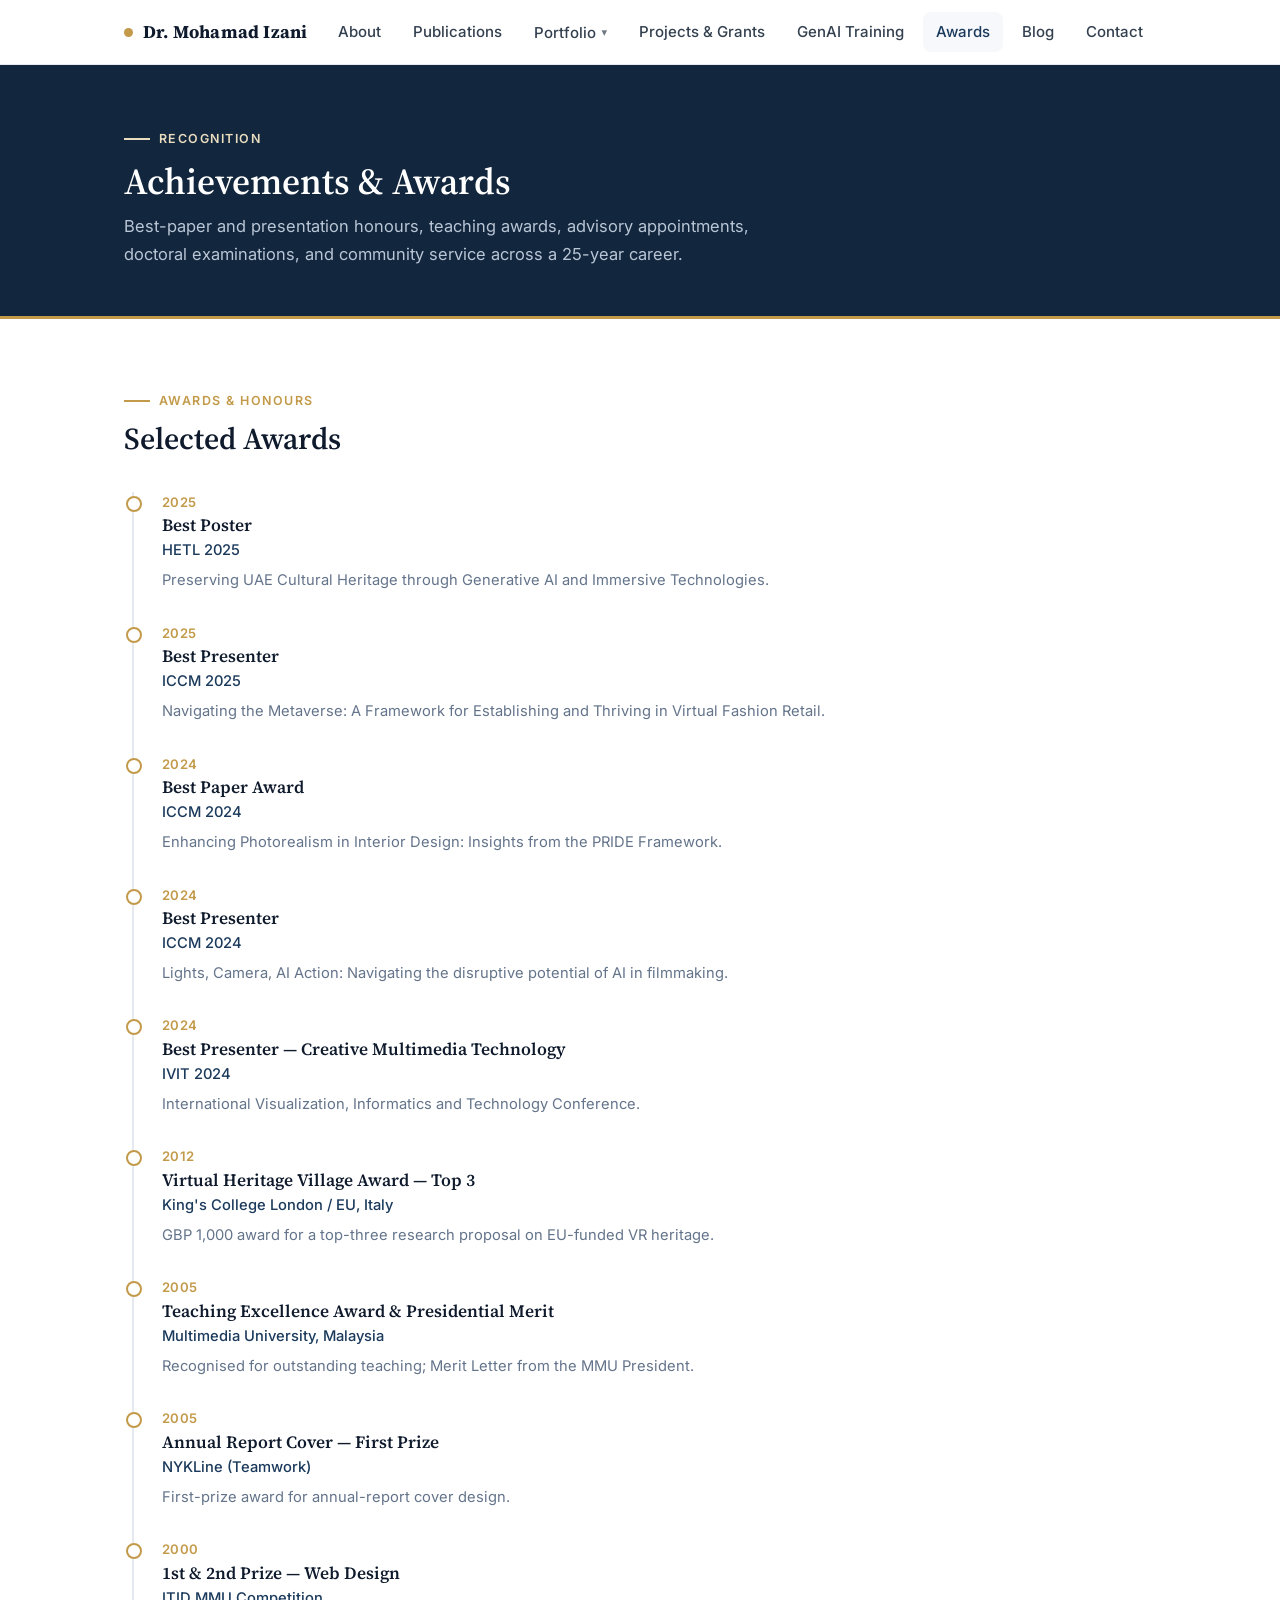
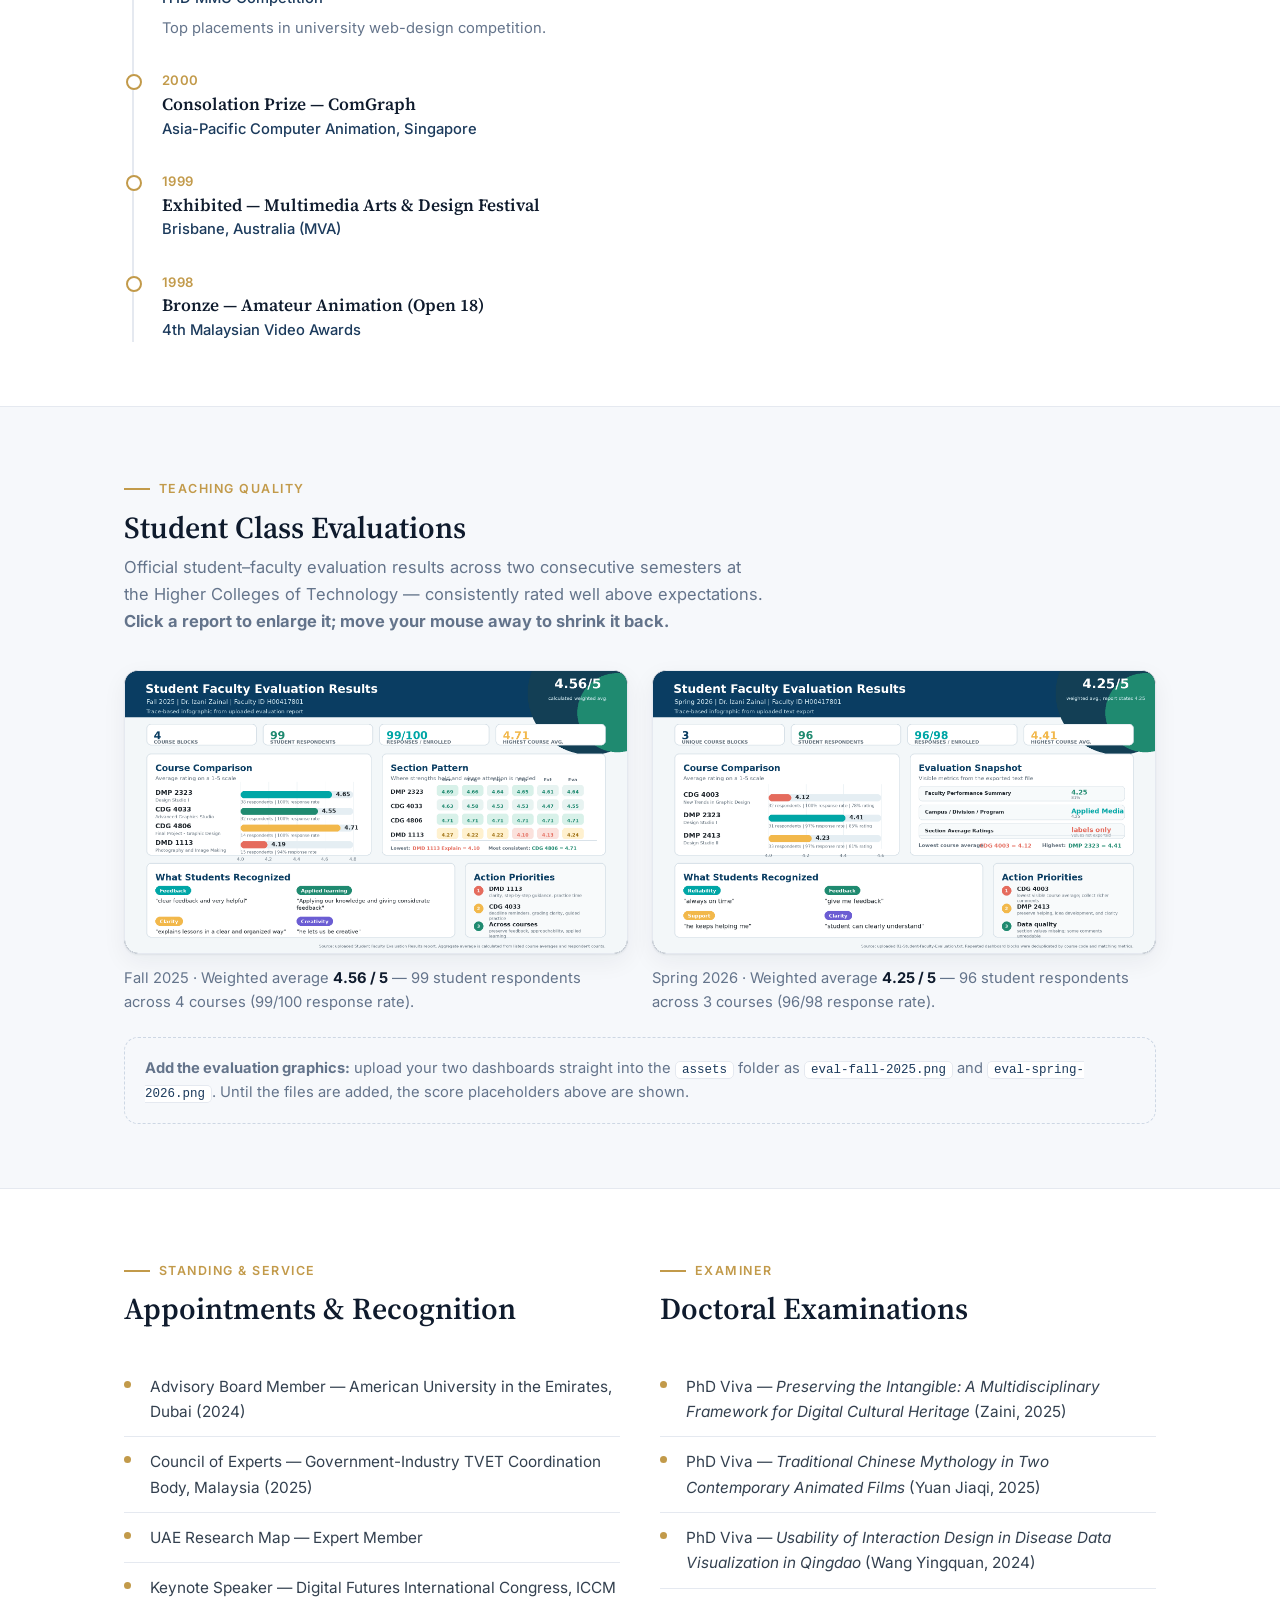
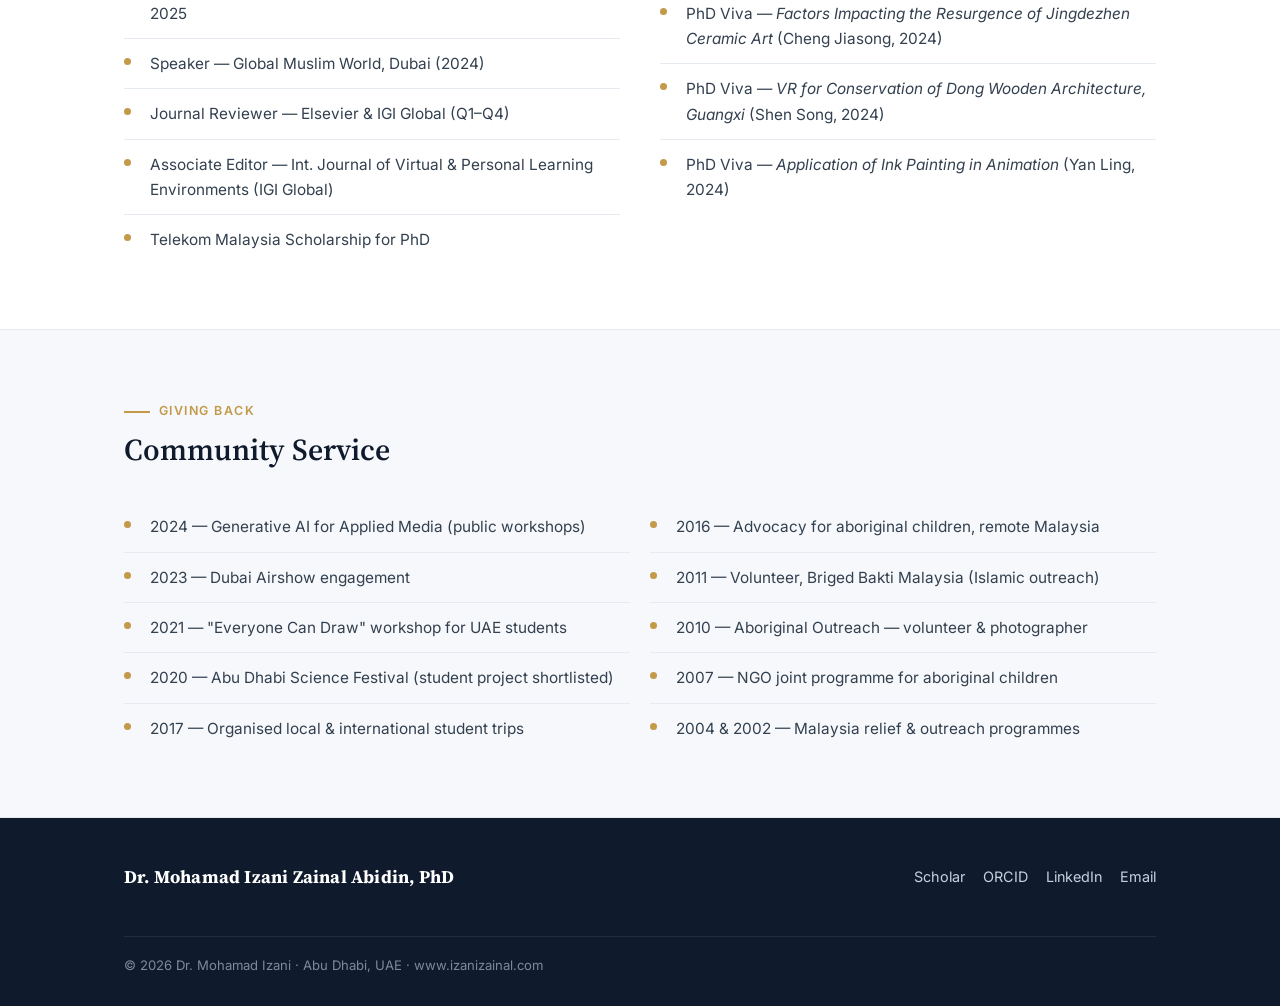
==== commit 46b29a85: "Add files via upload" ====
--- a/awards.html
+++ b/awards.html
@@ -10,13 +10,23 @@
   .eval-grid{display:grid;grid-template-columns:1fr 1fr;gap:24px}
   @media(max-width:820px){.eval-grid{grid-template-columns:1fr}}
   .eval-fig{margin:0}
-  .eval-card{display:block;border:1px solid var(--line);border-radius:14px;overflow:hidden;box-shadow:var(--shadow);background:#0e2036;transition:.22s}
+  .eval-card{display:block;border:1px solid var(--line);border-radius:14px;overflow:hidden;box-shadow:var(--shadow);background:#0e2036;transition:.22s;cursor:zoom-in}
   .eval-card:hover{transform:translateY(-3px);box-shadow:0 12px 34px rgba(16,27,45,.14)}
-  .eval-card img{display:block;width:100%;height:auto}
+  .eval-card img{display:block;width:100%;height:auto;transition:transform .2s ease}
   .eval-ph{min-height:230px;display:none;flex-direction:column;align-items:center;justify-content:center;gap:6px;color:#fff;background:linear-gradient(135deg,#12263d,#1b6b52);font-family:'Source Serif 4',Georgia,serif;text-align:center;padding:20px}
   .eval-ph .big{font-size:2.6rem;font-weight:700;line-height:1}
   .eval-cap{margin-top:12px;font-size:.92rem;color:var(--muted)}
   .eval-cap strong{color:var(--ink)}
+
+  /* click-to-enlarge: image pops to a centred zoom, reverts on mouse-out */
+  .eval-backdrop{position:fixed;inset:0;background:rgba(9,16,28,.72);z-index:150;opacity:0;pointer-events:none;transition:opacity .25s}
+  .eval-backdrop.show{opacity:1;pointer-events:auto}
+  .eval-card img.eval-zoom{
+    position:fixed;top:50%;left:50%;transform:translate(-50%,-50%);
+    width:auto;max-width:94vw;max-height:92vh;height:auto;
+    border-radius:10px;box-shadow:0 24px 70px rgba(0,0,0,.55);
+    z-index:200;cursor:zoom-out;
+  }
 </style>
 </head>
 <body>
@@ -61,23 +71,23 @@
     <div class="sec-head reveal">
       <span class="sec-eyebrow">Teaching Quality</span>
       <h2>Student Class Evaluations</h2>
-      <p>Official student–faculty evaluation results across two consecutive semesters at the Higher Colleges of Technology — consistently rated well above expectations. Click a report to view it full-size.</p>
+      <p>Official student–faculty evaluation results across two consecutive semesters at the Higher Colleges of Technology — consistently rated well above expectations. <strong>Click a report to enlarge it; move your mouse away to shrink it back.</strong></p>
     </div>
 
     <div class="eval-grid reveal">
       <div class="eval-fig">
-        <a class="eval-card" href="assets/eval-fall-2025.png" target="_blank" rel="noopener">
+        <div class="eval-card">
           <img src="assets/eval-fall-2025.png" alt="Fall 2025 Student Faculty Evaluation Results — weighted average 4.56 out of 5" onerror="this.style.display='none';this.nextElementSibling.style.display='flex';">
           <div class="eval-ph"><span class="big">4.56 / 5</span><span>Fall 2025 — add image</span></div>
-        </a>
+        </div>
         <div class="eval-cap">Fall 2025 · Weighted average <strong>4.56 / 5</strong> — 99 student respondents across 4 courses (99/100 response rate).</div>
       </div>
 
       <div class="eval-fig">
-        <a class="eval-card" href="assets/eval-spring-2026.png" target="_blank" rel="noopener">
+        <div class="eval-card">
           <img src="assets/eval-spring-2026.png" alt="Spring 2026 Student Faculty Evaluation Results — weighted average 4.25 out of 5" onerror="this.style.display='none';this.nextElementSibling.style.display='flex';">
           <div class="eval-ph"><span class="big">4.25 / 5</span><span>Spring 2026 — add image</span></div>
-        </a>
+        </div>
         <div class="eval-cap">Spring 2026 · Weighted average <strong>4.25 / 5</strong> — 96 student respondents across 3 courses (96/98 response rate).</div>
       </div>
     </div>
@@ -152,7 +162,34 @@
   </div>
 </section>
 
+<!-- zoom backdrop -->
+<div class="eval-backdrop" id="evalBackdrop"></div>
+
 <div id="site-footer"></div>
 <script src="assets/main.js"></script>
+<script>
+  (function () {
+    var bd = document.getElementById('evalBackdrop');
+    var imgs = document.querySelectorAll('.eval-card img');
+    function closeAll() {
+      document.querySelectorAll('.eval-card img.eval-zoom').forEach(function (i) { i.classList.remove('eval-zoom'); });
+      if (bd) bd.classList.remove('show');
+    }
+    imgs.forEach(function (img) {
+      img.addEventListener('click', function (e) {
+        e.preventDefault();
+        var isOpen = img.classList.contains('eval-zoom');
+        closeAll();
+        if (!isOpen) { img.classList.add('eval-zoom'); if (bd) bd.classList.add('show'); }
+      });
+      // move the mouse off the enlarged image → it returns to its position
+      img.addEventListener('mouseleave', function () {
+        if (img.classList.contains('eval-zoom')) closeAll();
+      });
+    });
+    if (bd) bd.addEventListener('click', closeAll);
+    document.addEventListener('keydown', function (e) { if (e.key === 'Escape') closeAll(); });
+  })();
+</script>
 </body>
 </html>
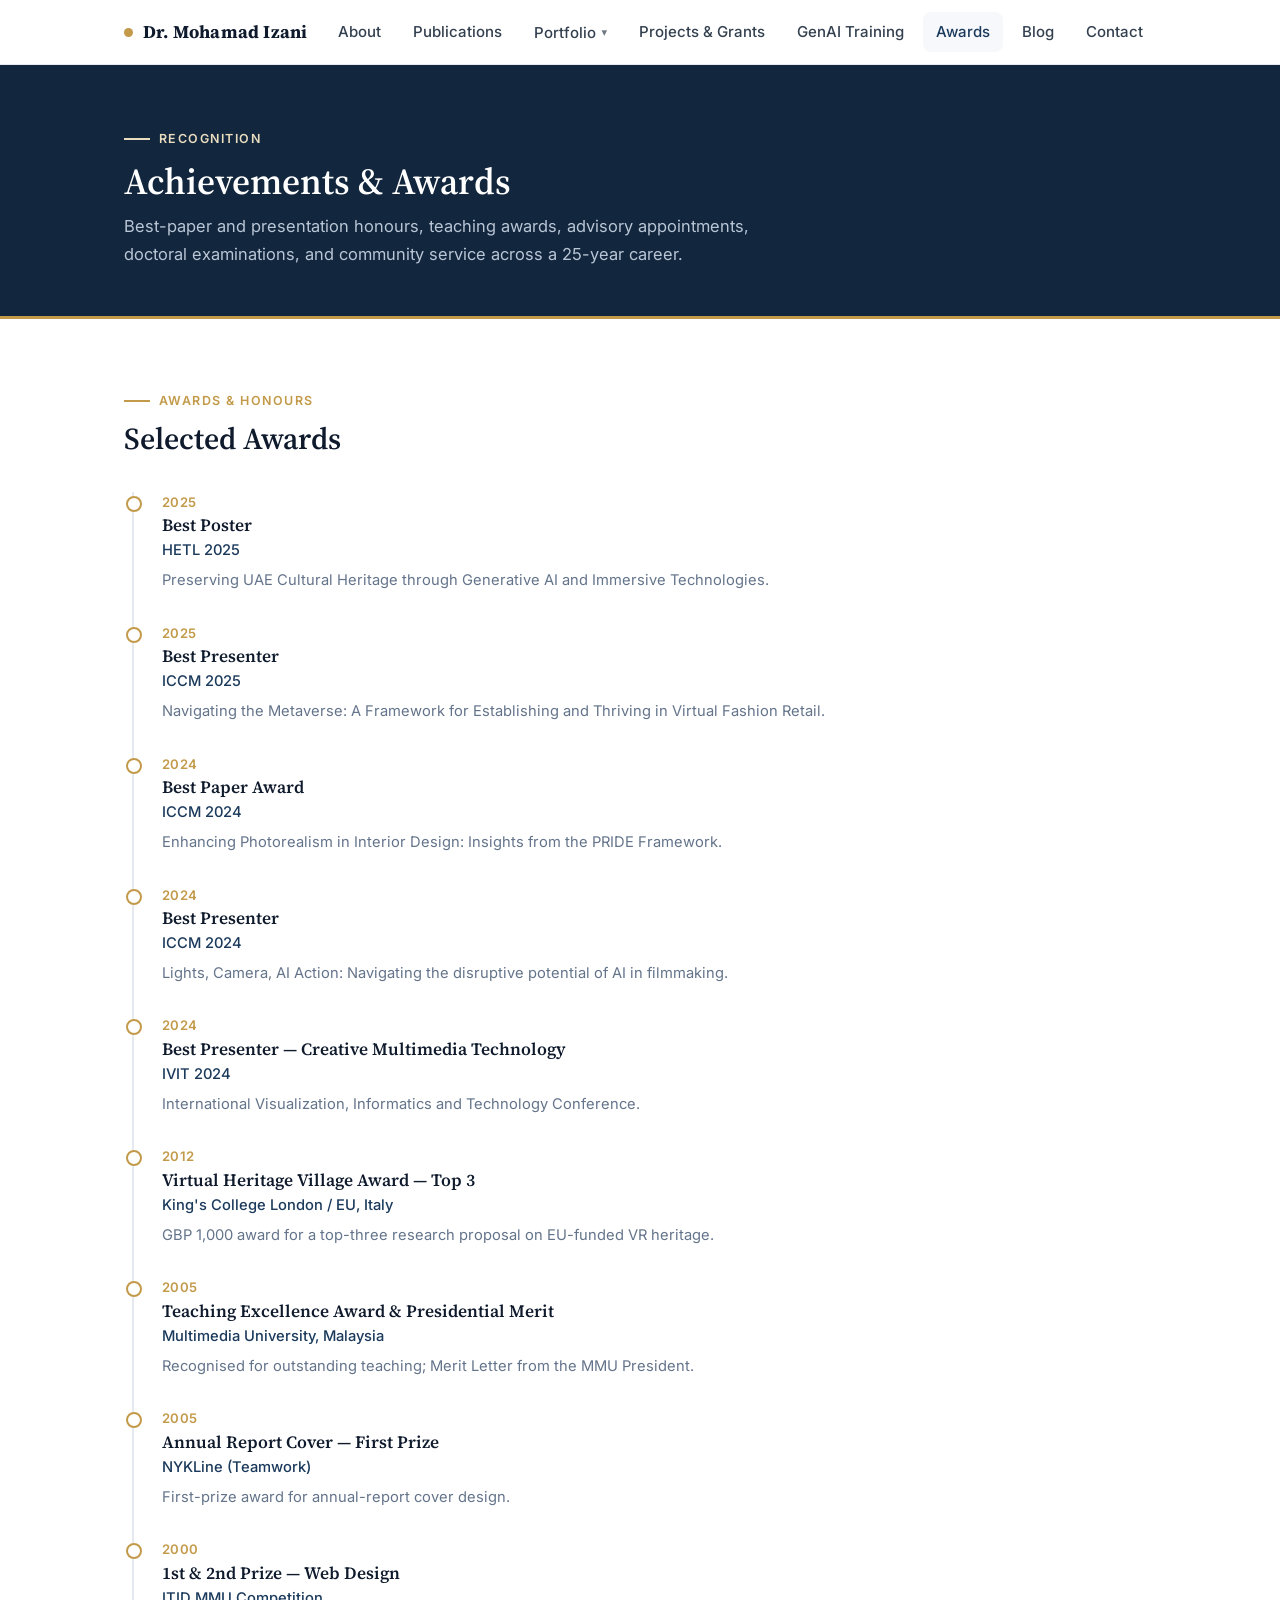
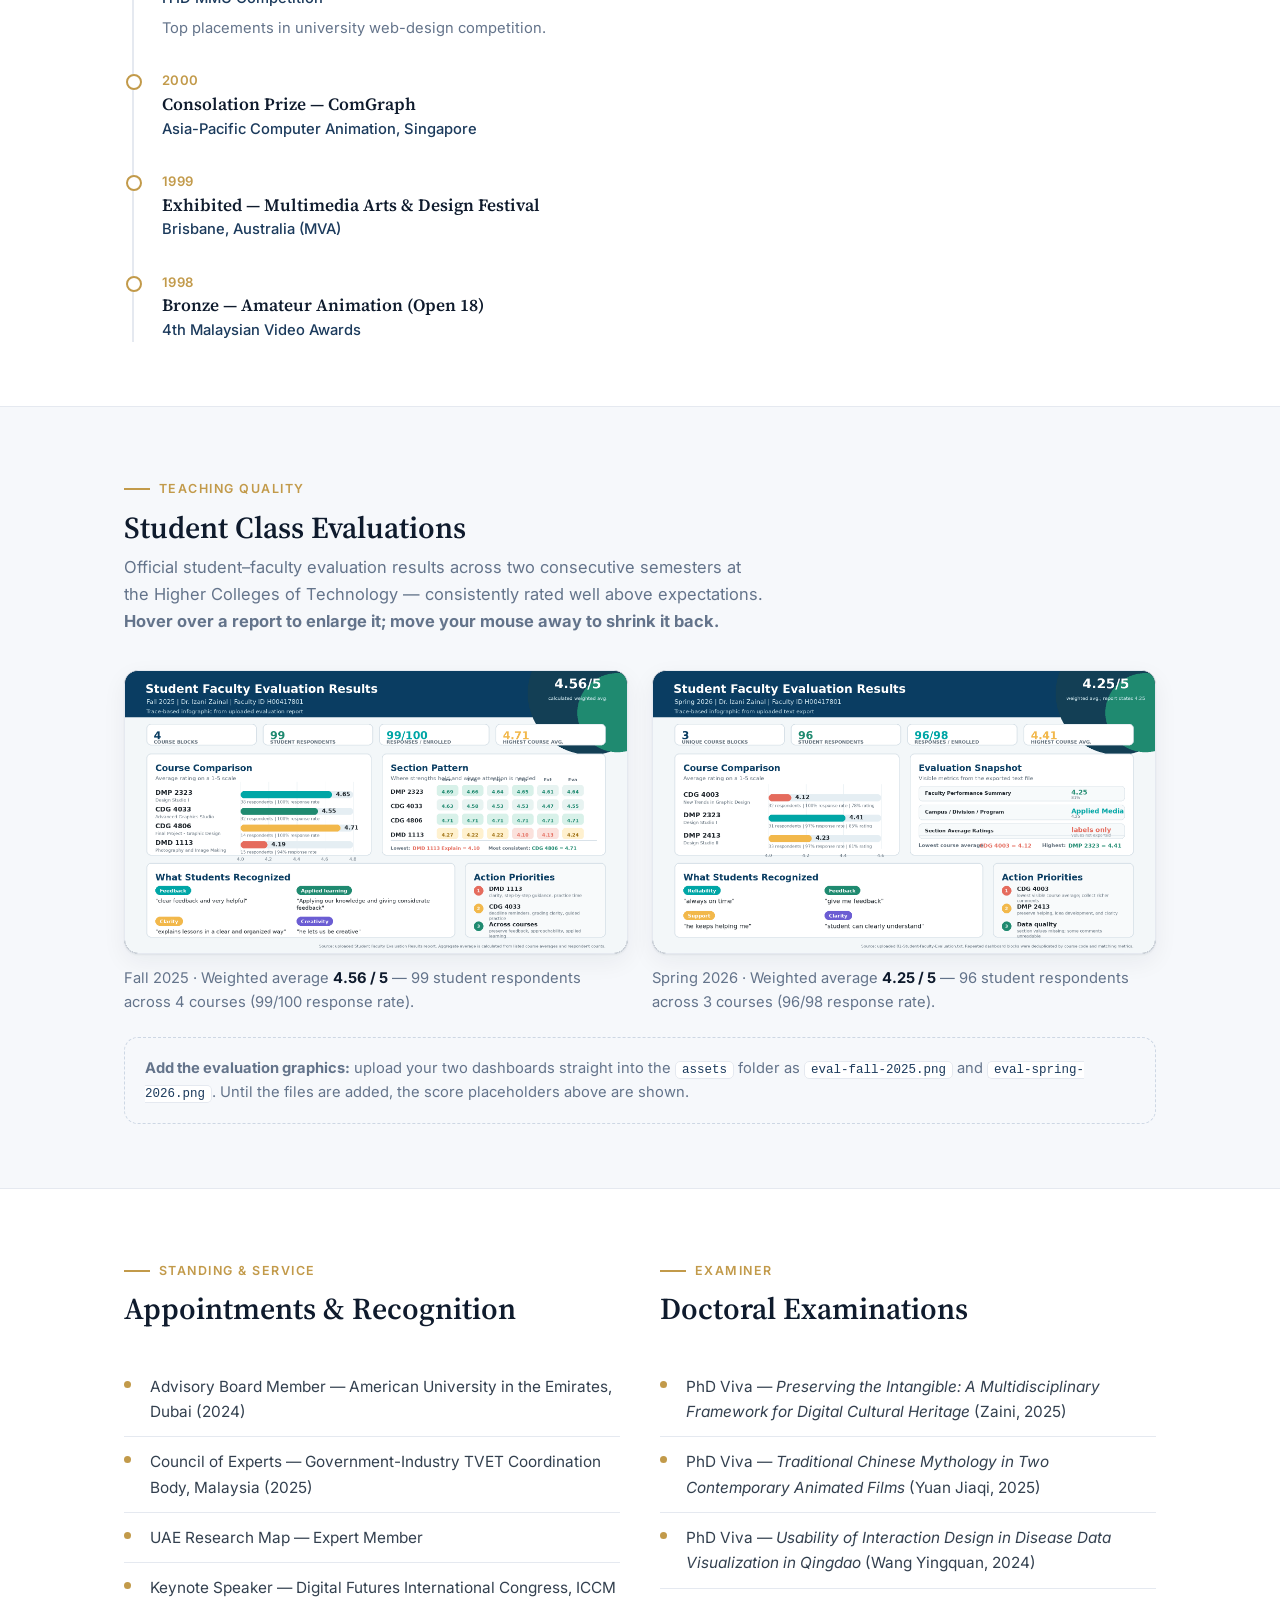
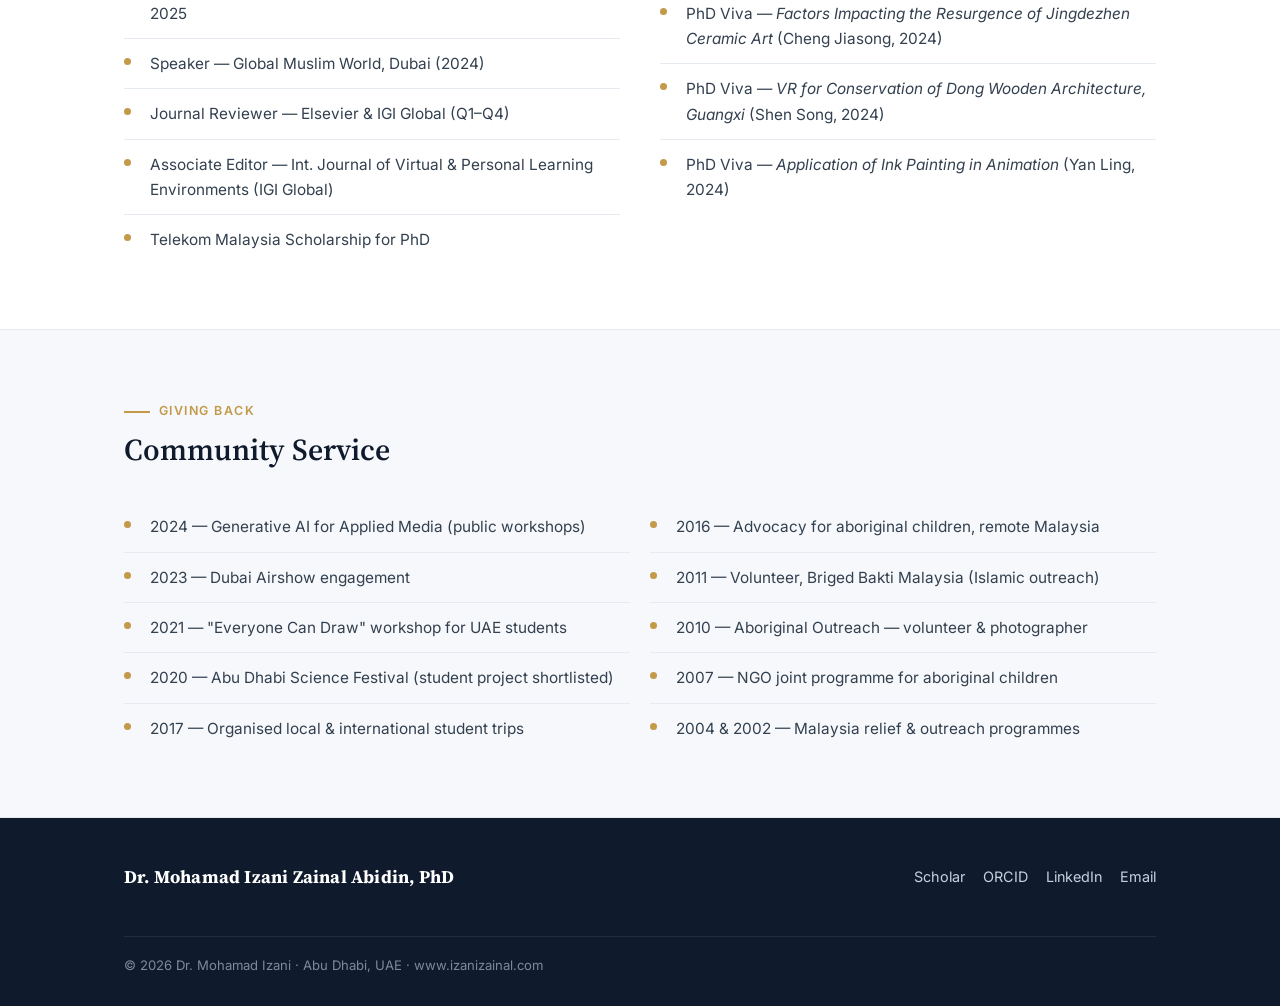
==== commit 7d43d183: "Add files via upload" ====
--- a/awards.html
+++ b/awards.html
@@ -10,22 +10,23 @@
   .eval-grid{display:grid;grid-template-columns:1fr 1fr;gap:24px}
   @media(max-width:820px){.eval-grid{grid-template-columns:1fr}}
   .eval-fig{margin:0}
-  .eval-card{display:block;border:1px solid var(--line);border-radius:14px;overflow:hidden;box-shadow:var(--shadow);background:#0e2036;transition:.22s;cursor:zoom-in}
-  .eval-card:hover{transform:translateY(-3px);box-shadow:0 12px 34px rgba(16,27,45,.14)}
-  .eval-card img{display:block;width:100%;height:auto;transition:transform .2s ease}
+  .eval-card{
+    position:relative;z-index:1;display:block;border:1px solid var(--line);border-radius:14px;
+    overflow:hidden;box-shadow:var(--shadow);background:#0e2036;
+    transition:transform .3s ease, box-shadow .3s ease;
+  }
+  .eval-card img{display:block;width:100%;height:auto}
   .eval-ph{min-height:230px;display:none;flex-direction:column;align-items:center;justify-content:center;gap:6px;color:#fff;background:linear-gradient(135deg,#12263d,#1b6b52);font-family:'Source Serif 4',Georgia,serif;text-align:center;padding:20px}
   .eval-ph .big{font-size:2.6rem;font-weight:700;line-height:1}
   .eval-cap{margin-top:12px;font-size:.92rem;color:var(--muted)}
   .eval-cap strong{color:var(--ink)}
 
-  /* click-to-enlarge: image pops to a centred zoom, reverts on mouse-out */
-  .eval-backdrop{position:fixed;inset:0;background:rgba(9,16,28,.72);z-index:150;opacity:0;pointer-events:none;transition:opacity .25s}
-  .eval-backdrop.show{opacity:1;pointer-events:auto}
-  .eval-card img.eval-zoom{
-    position:fixed;top:50%;left:50%;transform:translate(-50%,-50%);
-    width:auto;max-width:94vw;max-height:92vh;height:auto;
-    border-radius:10px;box-shadow:0 24px 70px rgba(0,0,0,.55);
-    z-index:200;cursor:zoom-out;
+  /* hover to enlarge — grows in place, returns when the mouse leaves */
+  @media (hover:hover){
+    .eval-card{cursor:zoom-in}
+    .eval-card:hover{transform:scale(1.55);z-index:8;box-shadow:0 26px 64px rgba(16,27,45,.4)}
+    .eval-fig:first-child .eval-card:hover{transform-origin:left center}
+    .eval-fig:last-child  .eval-card:hover{transform-origin:right center}
   }
 </style>
 </head>
@@ -71,7 +72,7 @@
     <div class="sec-head reveal">
       <span class="sec-eyebrow">Teaching Quality</span>
       <h2>Student Class Evaluations</h2>
-      <p>Official student–faculty evaluation results across two consecutive semesters at the Higher Colleges of Technology — consistently rated well above expectations. <strong>Click a report to enlarge it; move your mouse away to shrink it back.</strong></p>
+      <p>Official student–faculty evaluation results across two consecutive semesters at the Higher Colleges of Technology — consistently rated well above expectations. <strong>Hover over a report to enlarge it; move your mouse away to shrink it back.</strong></p>
     </div>
 
     <div class="eval-grid reveal">
@@ -162,34 +163,7 @@
   </div>
 </section>
 
-<!-- zoom backdrop -->
-<div class="eval-backdrop" id="evalBackdrop"></div>
-
 <div id="site-footer"></div>
 <script src="assets/main.js"></script>
-<script>
-  (function () {
-    var bd = document.getElementById('evalBackdrop');
-    var imgs = document.querySelectorAll('.eval-card img');
-    function closeAll() {
-      document.querySelectorAll('.eval-card img.eval-zoom').forEach(function (i) { i.classList.remove('eval-zoom'); });
-      if (bd) bd.classList.remove('show');
-    }
-    imgs.forEach(function (img) {
-      img.addEventListener('click', function (e) {
-        e.preventDefault();
-        var isOpen = img.classList.contains('eval-zoom');
-        closeAll();
-        if (!isOpen) { img.classList.add('eval-zoom'); if (bd) bd.classList.add('show'); }
-      });
-      // move the mouse off the enlarged image → it returns to its position
-      img.addEventListener('mouseleave', function () {
-        if (img.classList.contains('eval-zoom')) closeAll();
-      });
-    });
-    if (bd) bd.addEventListener('click', closeAll);
-    document.addEventListener('keydown', function (e) { if (e.key === 'Escape') closeAll(); });
-  })();
-</script>
 </body>
 </html>
